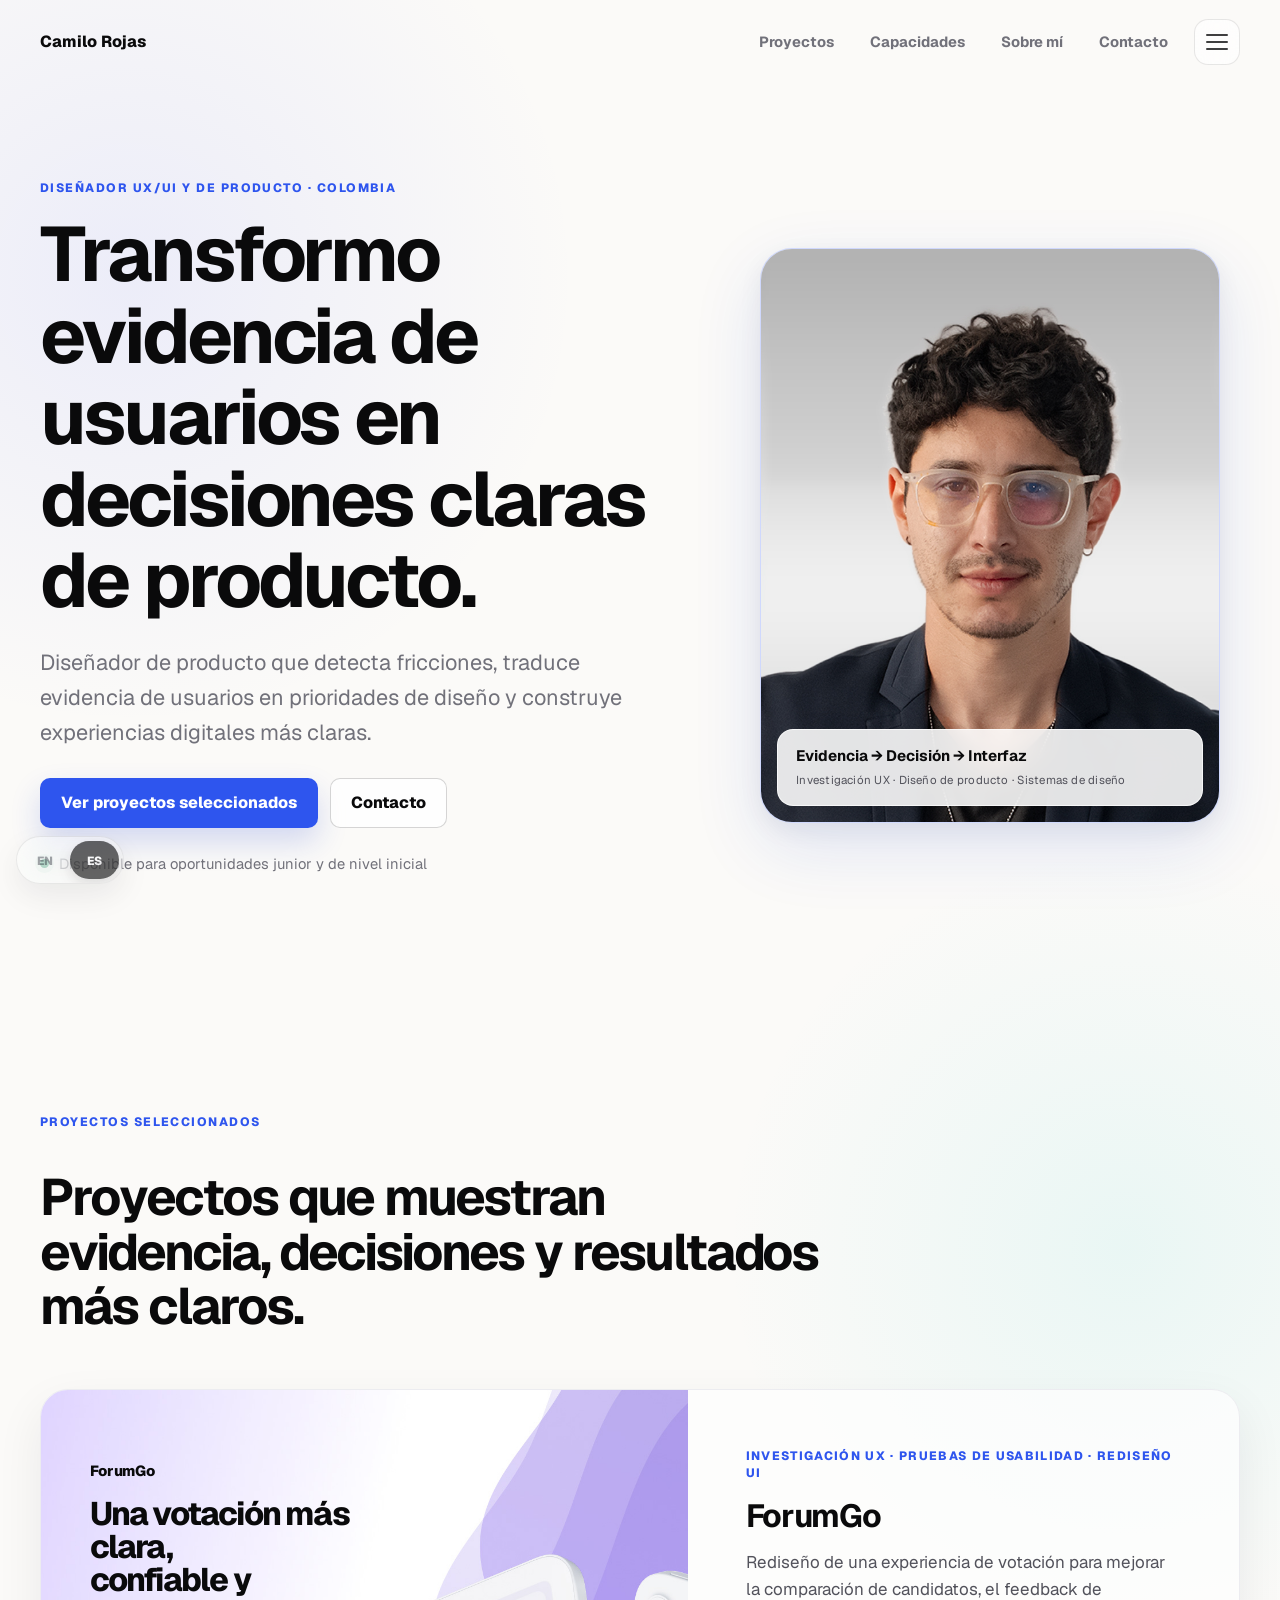
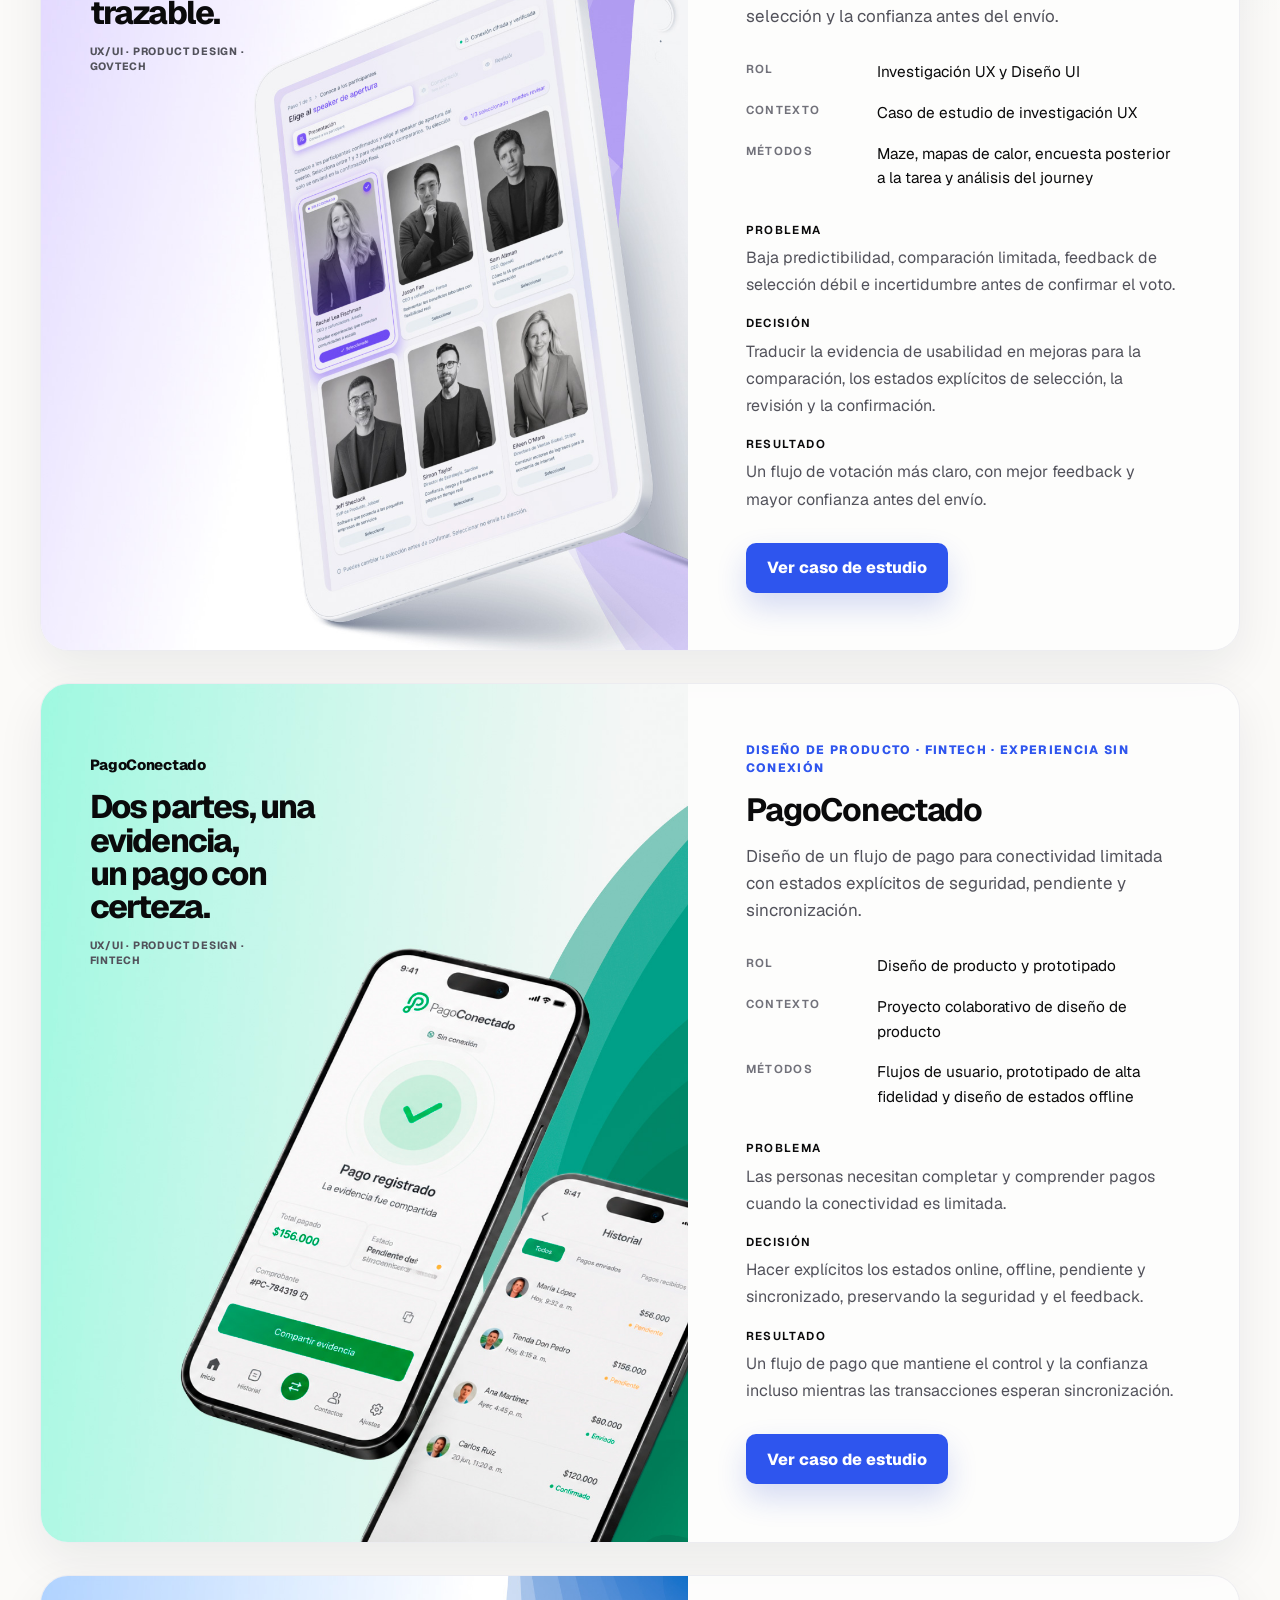
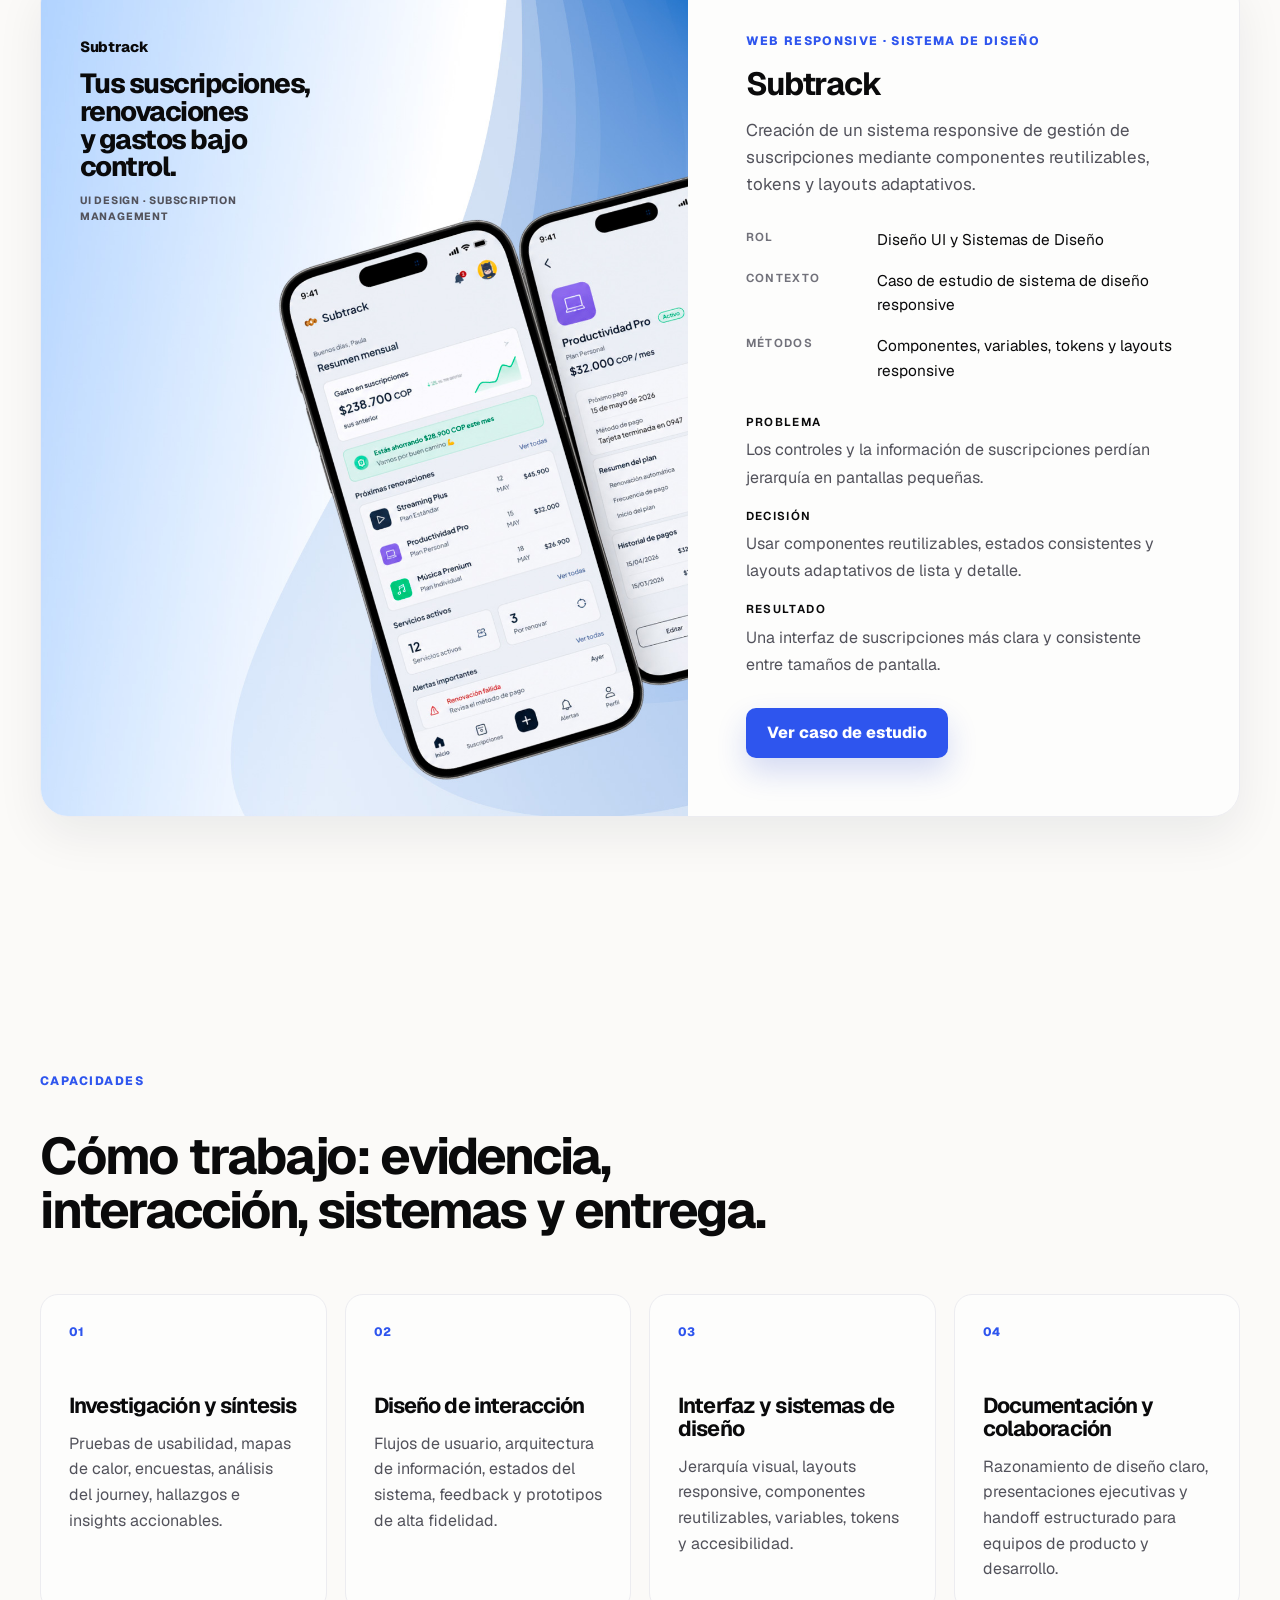
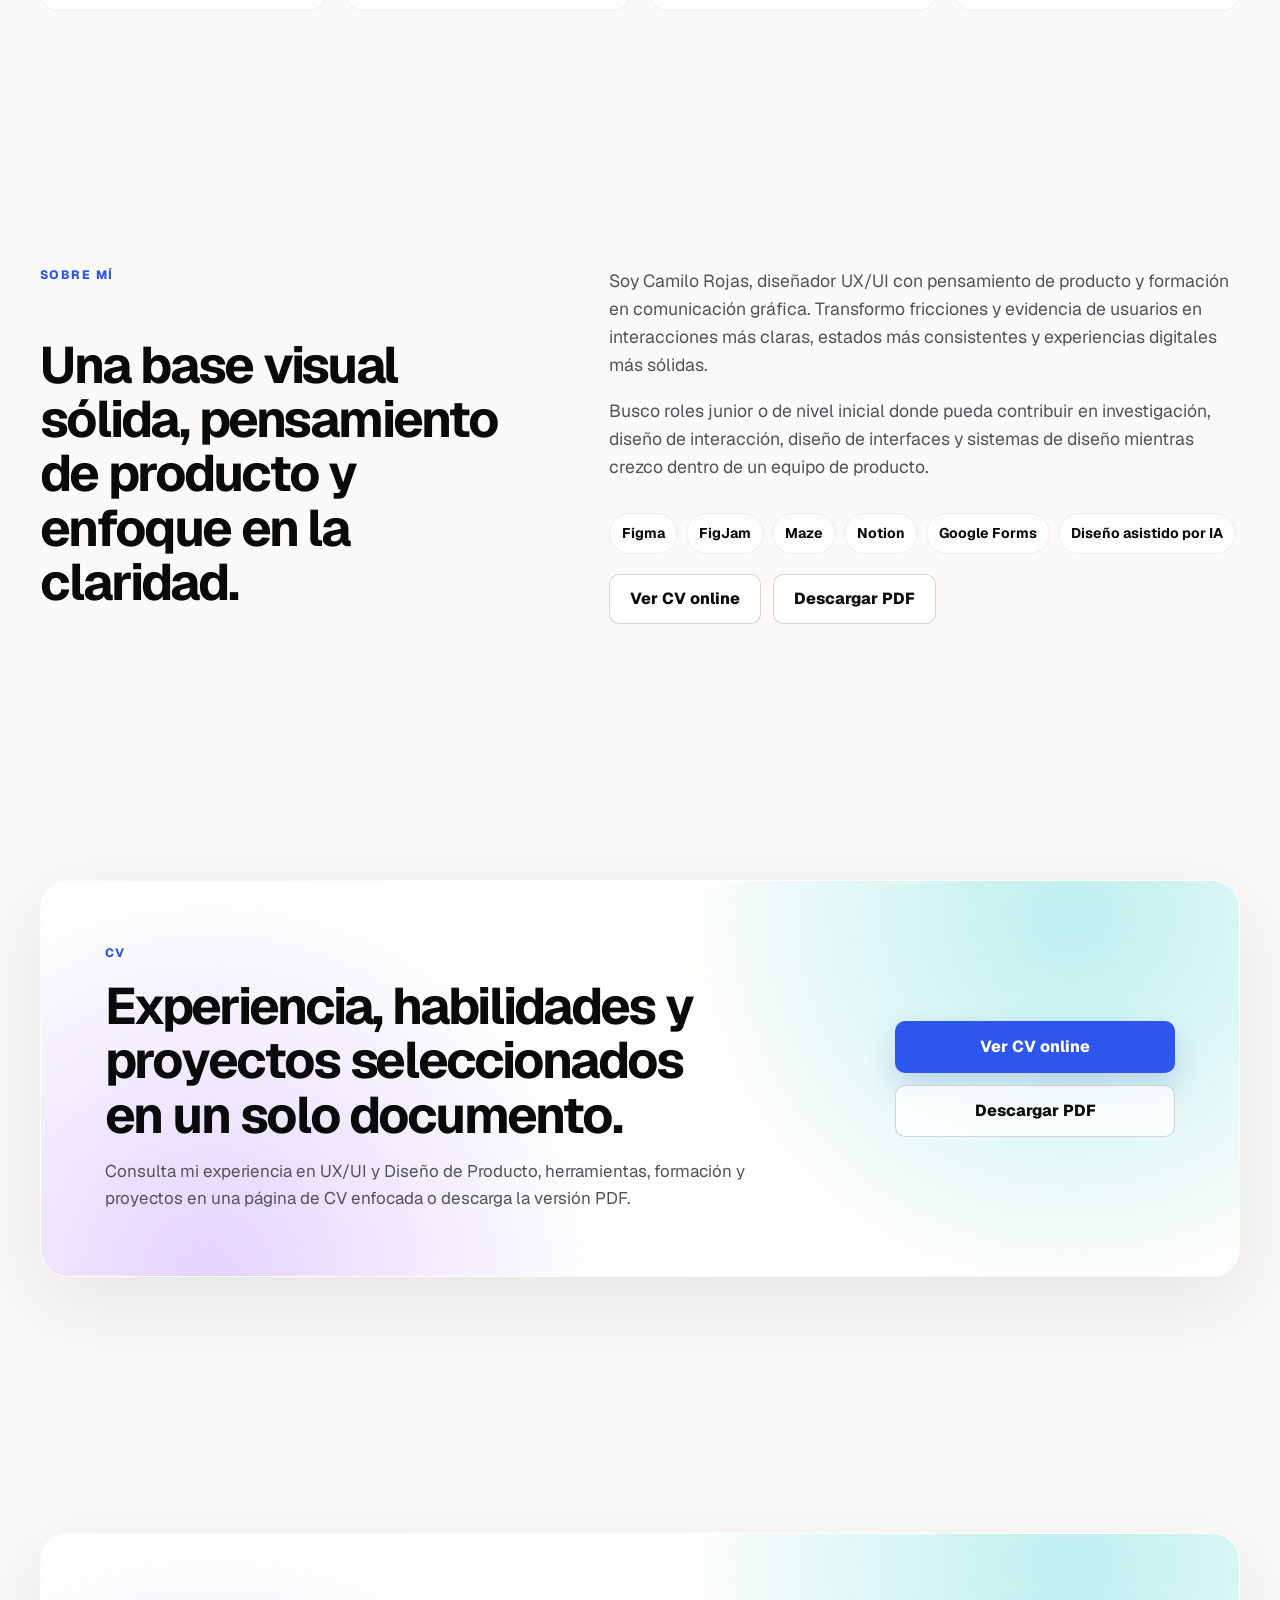
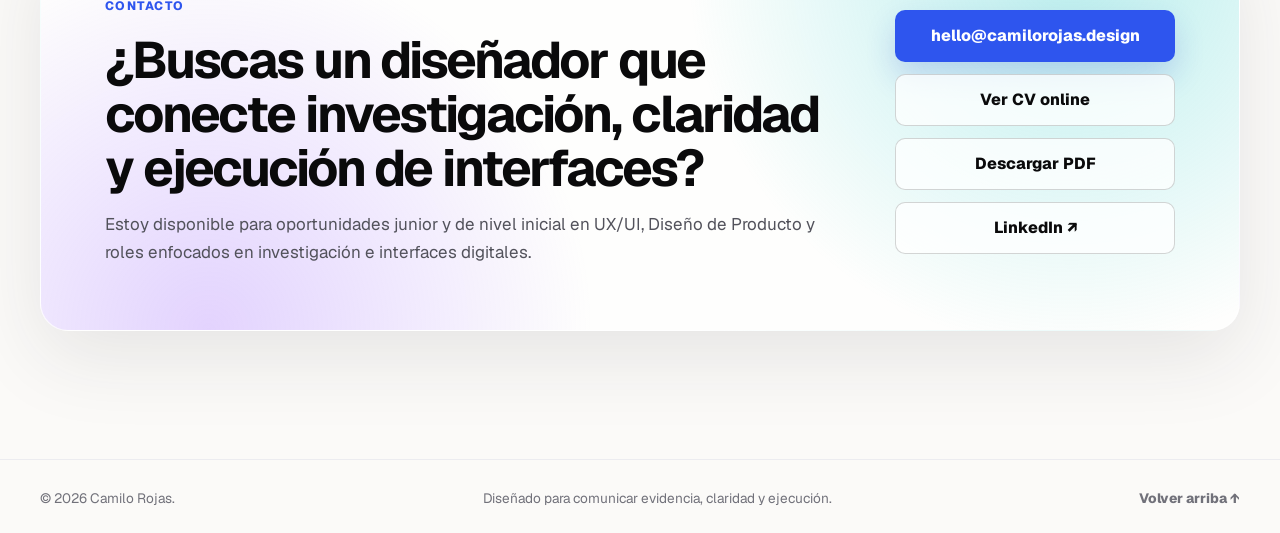
==== es/index.html @ 0d5367d1 "feat: add bilingual portfolio and contextual navigation - Add Spanish versions of the homepage, case" ====
<!DOCTYPE html>
<html lang="es">
<head>
<!-- Google Tag Manager -->
<script>
    (function(w,d,s,l,i){w[l]=w[l]||[];w[l].push({'gtm.start':
    new Date().getTime(),event:'gtm.js'});var f=d.getElementsByTagName(s)[0],
    j=d.createElement(s),dl=l!='dataLayer'?'&l='+l:'';j.async=true;j.src=
    'https://www.googletagmanager.com/gtm.js?id='+i+dl;f.parentNode.insertBefore(j,f);
    })(window,document,'script','dataLayer','GTM-NS6PZJFH');
  </script>
<!-- End Google Tag Manager -->
<meta charset="utf-8"/>
<meta content="width=device-width, initial-scale=1" name="viewport"/>
<title>Camilo Rojas — Diseñador UX/UI y de Producto</title>
<meta content="Portafolio de Camilo Rojas, diseñador UX/UI y de producto enfocado en investigación, interacción, interfaces y sistemas de diseño." name="description"/>
<meta content="es_CO" property="og:locale"/><meta content="en_US" property="og:locale:alternate"/><link href="https://camilorojas.design/es/" rel="canonical"/><link href="https://camilorojas.design/" hreflang="en" rel="alternate"/><link href="https://camilorojas.design/es/" hreflang="es" rel="alternate"/><link href="https://camilorojas.design/" hreflang="x-default" rel="alternate"/>
<link href="/assets/icons/favicon.svg" rel="icon" type="image/svg+xml"/>
<meta content="website" property="og:type"/>
<meta content="Camilo Rojas — Diseñador UX/UI y de Producto" property="og:title"/>
<meta content="Transformo evidencia de usuarios en decisiones de producto con claridad y confianza." property="og:description"/>
<meta content="https://camilorojas.design/es/" property="og:url"/>
<meta content="https://camilorojas.design/assets/images/og-image.png" property="og:image"/>
<meta content="summary_large_image" name="twitter:card"/>
<link as="font" crossorigin="" href="/assets/fonts/Geist-Variable.woff2" rel="preload" type="font/woff2"/>
<link href="/styles.css" rel="stylesheet"/>
<script defer="" src="/script.js"></script>
</head>
<body data-page-id="home" data-page-type="home">
<!-- Google Tag Manager (noscript) -->
<noscript>
<iframe height="0" src="https://www.googletagmanager.com/ns.html?id=GTM-NS6PZJFH" style="display:none;visibility:hidden" width="0">
</iframe>
</noscript>
<!-- End Google Tag Manager (noscript) -->
<a class="skip" href="#main">Saltar al contenido</a>
<header class="header" data-header="">
<div class="shell nav">
<a class="brand" href="#top">Camilo Rojas</a>
<div class="nav-main"><nav aria-label="Navegación principal" class="navlinks" data-nav="" id="navlinks">
<a href="#work">Proyectos</a>
<a href="#skills">Capacidades</a>
<a href="#about">Sobre mí</a>
<a href="#contact">Contacto</a>
</nav><button aria-controls="navlinks" aria-expanded="false" class="menu" data-menu="" type="button">Menú</button></div></div>
</header><nav aria-label="Selector de idioma" class="language-switcher" data-active-language="es" data-language-switcher="">
<a aria-label="Cambiar a inglés. Idioma actual: español." class="language-switcher__toggle" data-language="en" data-language-switch="" data-switch-location="floating_bottom_left" href="/" hreflang="en" lang="en">
<span aria-hidden="true" class="language-switcher__slider"></span>
<span class="language-switcher__option" data-language-option="en">EN</span>
<span aria-current="true" class="language-switcher__option" data-language-option="es">ES</span>
</a>
</nav>
<main id="main">
<section class="shell hero" id="top">
<div class="reveal">
<p class="eyebrow">DISEÑADOR UX/UI Y DE PRODUCTO · COLOMBIA</p>
<h1>Transformo evidencia de usuarios en decisiones claras de producto.</h1>
<p class="lead">Diseñador de producto que detecta fricciones, traduce evidencia de usuarios en prioridades de diseño y construye experiencias digitales más claras.</p>
<div class="actions">
<a class="btn primary" href="#work">Ver proyectos seleccionados</a>
<a class="btn secondary" href="#contact">Contacto</a>
</div>
<p class="status"><i></i> Disponible para oportunidades junior y de nivel inicial</p>
</div>
<aside aria-label="Retrato profesional de Camilo Rojas" class="hero-art reveal">
<figure class="hero-profile">
<img alt="Camilo Rojas, diseñador UX/UI y de producto" decoding="async" height="1080" loading="eager" src="/assets/images/profile/camilo-rojas-profile.webp" width="720"/>
<figcaption class="hero-profile-card">
<strong>Evidencia → Decisión → Interfaz</strong>
<span>Investigación UX · Diseño de producto · Sistemas de diseño</span>
</figcaption>
</figure>
</aside>
</section>
<section class="shell block" id="work">
<header class="section-title reveal">
<p class="eyebrow">PROYECTOS SELECCIONADOS</p>
<h2>Proyectos que muestran evidencia, decisiones y resultados más claros.</h2>
</header>
<div class="projects">
<article class="project reveal">
<div aria-hidden="true" class="cover project-cover forumgo">
<img alt="Experiencia de selección de speakers de ForumGo mostrada como una interfaz govtech corporativa" decoding="async" height="1500" loading="lazy" src="/assets/images/forumgo/forumgo-cover.webp" width="1200"/><div aria-hidden="true" class="cover-copy"><p class="cover-project">ForumGo</p><p class="cover-headline"><span>Una votación más clara,</span><span>confiable y trazable.</span></p><p class="cover-discipline">UX/UI · Product Design · GovTech</p></div>
</div>
<div class="copy">
<div>
<p class="project-category">INVESTIGACIÓN UX · PRUEBAS DE USABILIDAD · REDISEÑO UI</p>
<h3>ForumGo</h3>
<p class="summary">Rediseño de una experiencia de votación para mejorar la comparación de candidatos, el feedback de selección y la confianza antes del envío.</p>
</div>
<div class="project-meta">
<div class="meta-row"><span class="label mono">Rol</span><span>Investigación UX y Diseño UI</span></div>
<div class="meta-row"><span class="label mono">Contexto</span><span>Caso de estudio de investigación UX</span></div>
<div class="meta-row"><span class="label mono">Métodos</span><span>Maze, mapas de calor, encuesta posterior a la tarea y análisis del journey</span></div>
</div>
<div class="project-outcome">
<p><span class="label mono">Problema</span>Baja predictibilidad, comparación limitada, feedback de selección débil e incertidumbre antes de confirmar el voto.</p>
<p><span class="label mono">Decisión</span>Traducir la evidencia de usabilidad en mejoras para la comparación, los estados explícitos de selección, la revisión y la confirmación.</p>
<p><span class="label mono">Resultado</span>Un flujo de votación más claro, con mejor feedback y mayor confianza antes del envío.</p>
</div>
<a class="btn primary" href="/es/work/forumgo.html">Ver caso de estudio</a>
</div>
</article>
<article class="project reveal">
<div aria-hidden="true" class="cover project-cover pago">
<img alt="Flujo de pago de PagoConectado con una interfaz móvil que muestra estados offline, pendiente y sincronizado" decoding="async" height="1500" loading="lazy" src="/assets/images/pagoconectado/pagoconectado-cover.webp" width="1200"/><div aria-hidden="true" class="cover-copy"><p class="cover-project">PagoConectado</p><p class="cover-headline"><span>Dos partes, una evidencia,</span><span>un pago con certeza.</span></p><p class="cover-discipline">UX/UI · Product Design · Fintech</p></div>
</div>
<div class="copy">
<div>
<p class="project-category">DISEÑO DE PRODUCTO · FINTECH · EXPERIENCIA SIN CONEXIÓN</p>
<h3>PagoConectado</h3>
<p class="summary">Diseño de un flujo de pago para conectividad limitada con estados explícitos de seguridad, pendiente y sincronización.</p>
</div>
<div class="project-meta">
<div class="meta-row"><span class="label mono">Rol</span><span>Diseño de producto y prototipado</span></div>
<div class="meta-row"><span class="label mono">Contexto</span><span>Proyecto colaborativo de diseño de producto</span></div>
<div class="meta-row"><span class="label mono">Métodos</span><span>Flujos de usuario, prototipado de alta fidelidad y diseño de estados offline</span></div>
</div>
<div class="project-outcome">
<p><span class="label mono">Problema</span>Las personas necesitan completar y comprender pagos cuando la conectividad es limitada.</p>
<p><span class="label mono">Decisión</span>Hacer explícitos los estados online, offline, pendiente y sincronizado, preservando la seguridad y el feedback.</p>
<p><span class="label mono">Resultado</span>Un flujo de pago que mantiene el control y la confianza incluso mientras las transacciones esperan sincronización.</p>
</div>
<a class="btn primary" href="/es/work/pagoconectado.html">Ver caso de estudio</a>
</div>
</article>
<article class="project reveal">
<div aria-hidden="true" class="cover project-cover subtrack">
<img alt="Interfaz de gestión de suscripciones de Subtrack mostrada como diseño web responsive" decoding="async" height="1500" loading="lazy" src="/assets/images/subtrack/subtrack-cover.webp" width="1200"/><div aria-hidden="true" class="cover-copy"><p class="cover-project">Subtrack</p><p class="cover-headline"><span>Tus suscripciones, renovaciones</span><span>y gastos bajo control.</span></p><p class="cover-discipline">UI Design · Subscription Management</p></div>
</div>
<div class="copy">
<div>
<p class="project-category">WEB RESPONSIVE · SISTEMA DE DISEÑO</p>
<h3>Subtrack</h3>
<p class="summary">Creación de un sistema responsive de gestión de suscripciones mediante componentes reutilizables, tokens y layouts adaptativos.</p>
</div>
<div class="project-meta">
<div class="meta-row"><span class="label mono">Rol</span><span>Diseño UI y Sistemas de Diseño</span></div>
<div class="meta-row"><span class="label mono">Contexto</span><span>Caso de estudio de sistema de diseño responsive</span></div>
<div class="meta-row"><span class="label mono">Métodos</span><span>Componentes, variables, tokens y layouts responsive</span></div>
</div>
<div class="project-outcome">
<p><span class="label mono">Problema</span>Los controles y la información de suscripciones perdían jerarquía en pantallas pequeñas.</p>
<p><span class="label mono">Decisión</span>Usar componentes reutilizables, estados consistentes y layouts adaptativos de lista y detalle.</p>
<p><span class="label mono">Resultado</span>Una interfaz de suscripciones más clara y consistente entre tamaños de pantalla.</p>
</div>
<a class="btn primary" href="/es/work/subtrack.html">Ver caso de estudio</a>
</div>
</article>
</div>
</section>
<section class="shell block" id="skills">
<header class="section-title reveal">
<p class="eyebrow">CAPACIDADES</p>
<h2>Cómo trabajo: evidencia, interacción, sistemas y entrega.</h2>
</header>
<div class="skills">
<article class="reveal"><span>01</span><h3>Investigación y síntesis</h3><p>Pruebas de usabilidad, mapas de calor, encuestas, análisis del journey, hallazgos e insights accionables.</p></article>
<article class="reveal"><span>02</span><h3>Diseño de interacción</h3><p>Flujos de usuario, arquitectura de información, estados del sistema, feedback y prototipos de alta fidelidad.</p></article>
<article class="reveal"><span>03</span><h3>Interfaz y sistemas de diseño</h3><p>Jerarquía visual, layouts responsive, componentes reutilizables, variables, tokens y accesibilidad.</p></article>
<article class="reveal"><span>04</span><h3>Documentación y colaboración</h3><p>Razonamiento de diseño claro, presentaciones ejecutivas y handoff estructurado para equipos de producto y desarrollo.</p></article>
</div>
</section>
<section class="shell block about" id="about">
<header class="section-title reveal">
<p class="eyebrow">SOBRE MÍ</p>
<h2>Una base visual sólida, pensamiento de producto y enfoque en la claridad.</h2>
</header>
<div class="about-copy reveal">
<p>Soy Camilo Rojas, diseñador UX/UI con pensamiento de producto y formación en comunicación gráfica. Transformo fricciones y evidencia de usuarios en interacciones más claras, estados más consistentes y experiencias digitales más sólidas.</p>
<p>Busco roles junior o de nivel inicial donde pueda contribuir en investigación, diseño de interacción, diseño de interfaces y sistemas de diseño mientras crezco dentro de un equipo de producto.</p>
<div class="tags"><span>Figma</span><span>FigJam</span><span>Maze</span><span>Notion</span><span>Google Forms</span><span>Diseño asistido por IA</span></div>
<div class="inline-actions">
<a class="btn secondary" href="/es/cv.html">Ver CV online</a>
<a class="btn secondary" download="Camilo_Rojas_CV_UXUI_Product_ES.pdf" href="/assets/documents/Camilo_Rojas_CV_UXUI_Product_ES.pdf">Descargar PDF</a>
</div>
</div>
</section>
<section class="shell block resume-section" id="resume">
<div class="resume-panel reveal">
<div class="resume-copy">
<p class="eyebrow">CV</p>
<h2>Experiencia, habilidades y proyectos seleccionados en un solo documento.</h2>
<p>Consulta mi experiencia en UX/UI y Diseño de Producto, herramientas, formación y proyectos en una página de CV enfocada o descarga la versión PDF.</p>
</div>
<div class="resume-actions">
<a class="btn primary" href="/es/cv.html">Ver CV online</a>
<a class="btn secondary" download="Camilo_Rojas_CV_UXUI_Product_ES.pdf" href="/assets/documents/Camilo_Rojas_CV_UXUI_Product_ES.pdf">Descargar PDF</a>
</div>
</div>
</section>
<section class="shell block" id="contact">
<div class="contact reveal">
<div>
<p class="eyebrow">CONTACTO</p>
<h2>¿Buscas un diseñador que conecte investigación, claridad y ejecución de interfaces?</h2>
<p>Estoy disponible para oportunidades junior y de nivel inicial en UX/UI, Diseño de Producto y roles enfocados en investigación e interfaces digitales.</p>
</div>
<div class="contact-actions">
<a class="btn primary" href="mailto:hello@camilorojas.design">hello@camilorojas.design</a>
<a class="btn secondary" href="/es/cv.html">Ver CV online</a>
<a class="btn secondary" download="Camilo_Rojas_CV_UXUI_Product_ES.pdf" href="/assets/documents/Camilo_Rojas_CV_UXUI_Product_ES.pdf">Descargar PDF</a>
<a class="btn secondary" href="https://www.linkedin.com/in/camilorojasduque" rel="noreferrer" target="_blank">LinkedIn ↗</a>
</div>
</div>
</section>
</main>
<footer>
<div class="shell foot">
<p data-switcher-avoidance>© <span data-year=""></span> Camilo Rojas.</p>
<p>Diseñado para comunicar evidencia, claridad y ejecución.</p>
<a href="#top">Volver arriba ↑</a>
</div>
</footer>
</body>
</html>
---- styles.css ----
@font-face {
  font-family: "Geist";
  src: url("/assets/fonts/Geist-Variable.woff2") format("woff2");
  font-style: normal;
  font-weight: 100 900;
  font-display: swap;
}

@font-face {
  font-family: "Geist";
  src: url("/assets/fonts/Geist-Italic-Variable.woff2") format("woff2");
  font-style: italic;
  font-weight: 100 900;
  font-display: swap;
}

:root {
  color-scheme: light;

  --color-cobalt-deep: #1b3fcc;
  --color-cobalt-core: #2e55ee;
  --color-cobalt-light: #7eadff;
  --color-cobalt-mist: #eef2ff;

  --color-canvas: #fbfaf8;
  --color-surface: #ffffff;
  --color-text-primary: #0a0a0b;
  --color-text-strong: #27272a;
  --color-text-secondary: #52525b;
  --color-text-muted: #71717a;
  --color-border: #ececf0;
  --color-success: #168858;

  --radius-sm: 10px;
  --radius-md: 18px;
  --radius-lg: 28px;
  --shadow-card: 0 18px 48px rgb(20 24 40 / 7%);

  --container-width: 1200px;
  --header-offset: 92px;

  --font-sans: "Geist", system-ui, -apple-system, "Segoe UI", Roboto,
    "Helvetica Neue", Arial, sans-serif;
  --font-mono: ui-monospace, SFMono-Regular, Menlo, Monaco, Consolas,
    "Liberation Mono", "Courier New", monospace;

  /* Compatibility aliases used by the existing HTML and page styles. */
  --bg: var(--color-canvas);
  --text: var(--color-text-primary);
  --muted: var(--color-text-muted);
  --line: var(--color-border);
  --blue2: var(--color-cobalt-core);
  --green: var(--color-success);
  --font: var(--font-sans);
  --r1: var(--radius-sm);
  --r2: var(--radius-md);
  --r3: var(--radius-lg);
}

*,
*::before,
*::after {
  box-sizing: border-box;
}

html {
  width: 100%;
  max-width: 100%;
  scroll-behavior: smooth;
  scroll-padding-top: var(--header-offset);
  overflow-x: hidden;
}

body {
  width: 100%;
  min-width: 0px;
  max-width: 100%;
  margin: 0;
  overflow-x: hidden;
  background:
    radial-gradient(circle at 10% 4%, rgb(102 118 255 / 10%), transparent 28rem),
    radial-gradient(circle at 88% 18%, rgb(79 215 210 / 10%), transparent 25rem),
    var(--color-canvas);
  color: var(--color-text-primary);
  font-family: var(--font-sans);
  font-size: 16px;
  line-height: 1.6;
  text-rendering: optimizeLegibility;
  -webkit-font-smoothing: antialiased;
}

img,
picture,
svg {
  display: block;
  max-width: 100%;
}

button,
input,
textarea,
select {
  font: inherit;
}

a {
  color: inherit;
}

h1,
h2,
h3,
p,
figure {
  margin-top: 0;
}

h1,
h2,
h3 {
  color: var(--color-text-primary);
  line-height: 1.06;
  letter-spacing: -0.04em;
}

h1 {
  max-width: 760px;
  margin-bottom: 24px;
  font-size: clamp(3rem, 6vw, 5.8rem);
}

h2 {
  max-width: 780px;
  margin: 0;
  font-size: clamp(2.25rem, 4vw, 4.1rem);
}

h3 {
  font-size: clamp(1.7rem, 2.5vw, 2.5rem);
}

.shell {
  width: min(calc(100% - 40px), var(--container-width));
  max-width: 100%;
  margin-inline: auto;
}

.skip {
  position: fixed;
  z-index: 999;
  top: 10px;
  left: 10px;
  padding: 10px 14px;
  transform: translateY(-160%);
  border-radius: var(--radius-sm);
  background: var(--color-text-primary);
  color: #ffffff;
  font-weight: 700;
  text-decoration: none;
}

.skip:focus {
  transform: none;
}

/* Header and navigation */
.header {
  position: sticky;
  z-index: 100;
  top: 0;
  padding-block: 12px;
  transition: background-color 180ms ease, box-shadow 180ms ease;
}

.header.scrolled {
  background: rgb(251 250 248 / 88%);
  box-shadow: 0 1px var(--color-border);
  backdrop-filter: blur(18px);
}

.nav {
  display: flex;
  min-height: 60px;
  align-items: center;
  justify-content: space-between;
  gap: 24px;
}

.brand {
  display: inline-flex;
  align-items: center;
  color: var(--color-text-primary);
  font-weight: 800;
  text-decoration: none;
}

.navlinks {
  display: flex;
  align-items: center;
  gap: 28px;
}

.navlinks a {
  padding: 6px 4px;
  border-radius: 8px;
  color: var(--color-text-muted);
  font-size: 0.92rem;
  font-weight: 700;
  text-decoration: none;
}

.navlinks a:hover {
  color: var(--color-text-primary);
}

.menu {
  display: none;
  min-width: 44px;
  min-height: 44px;
  padding: 10px 13px;
  border: 1px solid var(--color-border);
  border-radius: 12px;
  background: var(--color-surface);
  color: var(--color-text-primary);
  font-size: 0.9rem;
  font-weight: 700;
}

.brand:focus-visible,
.navlinks a:focus-visible,
.menu:focus-visible,
a:focus-visible,
button:focus-visible {
  outline: 3px solid rgb(46 85 238 / 24%);
  outline-offset: 4px;
}

/* Shared text and actions */
.eyebrow {
  margin-bottom: 18px;
  color: var(--color-cobalt-core);
  font-size: 0.76rem;
  font-weight: 800;
  line-height: 1.35;
  letter-spacing: 0.12em;
  text-transform: uppercase;
}

.lead {
  max-width: 710px;
  margin-bottom: 28px;
  color: var(--color-text-muted);
  font-size: clamp(1.14rem, 1.7vw, 1.42rem);
}

.actions,
.contact-actions,
.inline-actions {
  display: flex;
  flex-wrap: wrap;
  gap: 12px;
}

.inline-actions {
  margin-top: 20px;
}

.btn {
  display: inline-flex;
  min-height: 50px;
  align-items: center;
  justify-content: center;
  padding: 0 20px;
  border: 1px solid transparent;
  border-radius: var(--radius-sm);
  font-weight: 800;
  line-height: 1.2;
  text-align: center;
  text-decoration: none;
  transition: transform 160ms ease, box-shadow 160ms ease,
    background-color 160ms ease;
}

.btn:hover {
  transform: translateY(-2px);
}

.btn.primary,
.primary {
  background: var(--color-cobalt-core);
  color: #ffffff;
  box-shadow: 0 14px 30px rgb(27 63 204 / 18%);
}

.btn.secondary,
.secondary {
  border-color: rgb(24 24 27 / 18%);
  background: rgb(255 255 255 / 76%);
  color: var(--color-text-primary);
}

.btn-disabled {
  opacity: 0.62;
  cursor: not-allowed;
  pointer-events: none;
}

/* Home hero */
.hero {
  display: grid;
  min-height: calc(100vh - 84px);
  grid-template-columns: minmax(0, 1.1fr) minmax(320px, 0.9fr);
  align-items: center;
  gap: clamp(48px, 7vw, 96px);
  padding-block: clamp(60px, 8vw, 96px);
}

.hero-copy {
  min-width: 0;
  position: relative;
  z-index: 2;
  padding-right: clamp(24px, 4vw, 48px);
}

.hero-copy h1 {
  max-width: 680px;
  margin: 0;
  padding-right: clamp(24px, 4vw, 48px);
}

.hero > * {
  min-width: 0;
}

.status {
  display: flex;
  align-items: center;
  gap: 10px;
  margin-top: 24px;
  color: var(--color-text-muted);
  font-size: 0.92rem;
}

.status i {
  width: 9px;
  height: 9px;
  flex: 0 0 auto;
  border-radius: 999px;
  background: var(--color-success);
  box-shadow: 0 0 0 5px rgb(22 136 88 / 10%);
}

.hero-art {
  position: relative;
  display: grid;
  min-width: 0;
  z-index: 1;
  place-items: center;
}

.hero-profile {
  position: relative;
  width: min(100%, 460px);
  aspect-ratio: 4 / 5;
  margin: 0;
  overflow: hidden;
  border: 1px solid rgb(46 85 238 / 16%);
  border-radius: clamp(24px, 3vw, 32px);
  background: var(--color-cobalt-mist);
  box-shadow:
    0 24px 70px rgb(27 63 204 / 12%),
    0 8px 24px rgb(10 10 11 / 6%);
}

.hero-profile img {
  width: 100%;
  height: 100%;
  object-fit: cover;
  object-position: center top;
}

.hero-profile-card {
  position: absolute;
  right: 16px;
  bottom: 16px;
  left: 16px;
  display: grid;
  gap: 6px;
  margin: 0;
  padding: 16px 18px;
  border: 1px solid rgb(255 255 255 / 72%);
  border-radius: 16px;
  background: rgb(255 255 255 / 88%);
  box-shadow: 0 12px 32px rgb(10 10 11 / 10%);
  backdrop-filter: blur(16px);
}

.hero-profile-card strong {
  font-size: 0.95rem;
  line-height: 1.3;
}

.hero-profile-card span {
  color: var(--color-text-secondary);
  font-size: 0.72rem;
  line-height: 1.45;
  letter-spacing: 0.02em;
}

/* Home sections */
.block {
  padding-block: clamp(80px, 10vw, 132px);
}

.section-title {
  display: grid;
  gap: 22px;
  margin-bottom: clamp(36px, 5vw, 56px);
}

.projects {
  display: grid;
  gap: 32px;
}

.project {
  display: grid;
  min-width: 0;
  overflow: hidden;
  grid-template-columns: minmax(0, 1.08fr) minmax(360px, 0.92fr);
  border: 1px solid var(--color-border);
  border-radius: var(--radius-lg);
  background: rgb(255 255 255 / 68%);
  box-shadow: var(--shadow-card);
}

.project > * {
  min-width: 0;
}

.project-cover {
  position: relative;
  min-width: 0;
  min-height: 600px;
  overflow: hidden;
}

.project-cover img {
  display: block;
  width: 100%;
  height: 100%;
  object-fit: cover;
  object-position: center;
}

.project-cover.forumgo {
  background: #f3f0ff;
}

.project-cover.pago {
  background: #e9fbf4;
}

.project-cover.subtrack {
  background: #edf4ff;
}

.copy {
  display: flex;
  min-width: 0;
  flex-direction: column;
  justify-content: space-between;
  gap: 30px;
  padding: clamp(32px, 4.5vw, 64px);
}

.project-category {
  margin-bottom: 16px;
  color: var(--color-cobalt-core);
  font-size: 0.76rem;
  font-weight: 800;
  line-height: 1.45;
  letter-spacing: 0.11em;
  text-transform: uppercase;
}

.copy h3 {
  margin-bottom: 16px;
}

.summary {
  max-width: 56ch;
  margin-bottom: 0;
  color: var(--color-text-secondary);
  font-size: 1.06rem;
}

.project-meta,
.project-outcome {
  display: grid;
  gap: 16px;
}

.meta-row {
  display: grid;
  grid-template-columns: minmax(92px, 0.55fr) minmax(0, 1.45fr);
  align-items: start;
  gap: 16px;
}

.meta-row .label,
.project-outcome .label {
  color: var(--color-text-muted);
  font-family: var(--font-sans);
  font-size: 0.72rem;
  font-weight: 650;
  line-height: 1.5;
  letter-spacing: 0.12em;
  text-transform: uppercase;
}

.meta-row span:last-child {
  color: var(--color-text-primary);
  font-size: 0.96rem;
  line-height: 1.6;
}

.project-outcome p {
  margin: 0;
  color: var(--color-text-secondary);
  line-height: 1.7;
}

.project-outcome .label {
  display: block;
  margin-bottom: 6px;
  color: var(--color-text-primary);
}

.copy > .btn,
.copy > button {
  width: max-content;
}

.skills {
  display: grid;
  grid-template-columns: repeat(4, minmax(0, 1fr));
  gap: 18px;
}

.skills article {
  min-width: 0;
  min-height: 272px;
  padding: 28px;
  border: 1px solid var(--color-border);
  border-radius: var(--radius-md);
  background: rgb(255 255 255 / 68%);
}

.skills span {
  display: block;
  margin-bottom: 52px;
  color: var(--color-cobalt-core);
  font-size: 0.76rem;
  font-weight: 800;
}

.skills h3 {
  margin-bottom: 14px;
  font-size: 1.35rem;
}

.skills p {
  margin: 0;
  color: var(--color-text-secondary);
}

.about {
  display: grid;
  grid-template-columns: minmax(240px, 0.85fr) minmax(0, 1.15fr);
  gap: clamp(48px, 8vw, 112px);
}

.about .section-title {
  margin: 0;
}

.about-copy {
  max-width: 680px;
}

.about-copy > p {
  color: var(--color-text-secondary);
  font-size: 1.1rem;
}

.tags {
  display: flex;
  flex-wrap: wrap;
  gap: 8px;
  margin-top: 32px;
}

.tags span {
  padding: 8px 12px;
  border: 1px solid var(--color-border);
  border-radius: 999px;
  background: rgb(255 255 255 / 68%);
  font-size: 0.88rem;
  font-weight: 700;
}

.resume-panel,
.contact {
  display: grid;
  grid-template-columns: minmax(0, 1fr) minmax(240px, 280px);
  align-items: center;
  gap: clamp(32px, 5vw, 64px);
  padding: clamp(32px, 5vw, 64px);
  border: 1px solid rgb(255 255 255 / 72%);
  border-radius: var(--radius-lg);
  background:
    radial-gradient(circle at 86% 8%, rgb(79 215 210 / 38%), transparent 24rem),
    radial-gradient(circle at 14% 100%, rgb(168 121 255 / 32%), transparent 24rem),
    rgb(255 255 255 / 72%);
  box-shadow: 0 25px 80px rgb(35 36 46 / 10%);
}

.resume-copy {
  max-width: 640px;
}

.resume-copy h2,
.contact h2 {
  margin: 12px 0 16px;
}

.resume-copy p:last-child,
.contact p:not(.eyebrow) {
  margin-bottom: 0;
  color: var(--color-text-secondary);
  font-size: 1.06rem;
}

.resume-actions,
.contact-actions {
  display: grid;
  width: 100%;
  max-width: 280px;
  justify-self: end;
  gap: 12px;
}

.resume-actions .btn,
.contact-actions .btn {
  width: 100%;
  min-height: 52px;
}

/* Footer and reveal */
footer,
.footer {
  padding-block: 28px 24px;
  border-top: 1px solid var(--color-border);
}

.foot,
.footer-inner {
  display: flex;
  align-items: center;
  justify-content: space-between;
  flex-wrap: wrap;
  gap: 18px;
  color: var(--color-text-muted);
  font-size: 0.85rem;
}

.foot p,
.footer-inner p {
  margin: 0;
}

.foot a,
.footer-inner a {
  font-weight: 800;
  text-decoration: none;
}

.reveal {
  opacity: 0;
  transform: translateY(18px);
  transition: opacity 500ms ease, transform 500ms ease;
}

.reveal.show {
  opacity: 1;
  transform: none;
}

/* Responsive */
@media (min-width: 1281px) {
  .nav {
    min-height: 72px;
  }

  .navlinks {
    gap: 34px;
  }
}

@media (max-width: 1040px) {
  .hero {
    min-height: auto;
    grid-template-columns: 1fr;
    align-items: start;
    gap: 48px;
  }

  .hero-copy {
    padding-right: 0;
  }

  .hero-copy h1 {
    max-width: 720px;
    padding-right: 0;
  }
  .project {
    grid-template-columns: 1fr;
  }

  .project-cover { 
    width: min(500px, calc(100% - 40px));
    min-height: 0;
    height: auto;
    aspect-ratio: 4 / 5;
    margin:32px auto 0;
  }

  .project-cover img {
    object-fit: cover;
  }

  .project-card {
    grid-template-columns: 1fr;
    align-items: start;
  }

  .skills {
    grid-template-columns: repeat(2, minmax(0, 1fr));
  }

  .about {
    grid-template-columns: 1fr;
  }
}


@media (max-width: 760px) {
  .menu {
    display: inline-flex;
    align-items: center;
    justify-content: center;
  }

  .project-cover { 
    width: min(500px, calc(100% - 40px));
    min-height: 0;
    height: auto;
    aspect-ratio: 4 / 5;
    margin-top: 24px;
  }

  .project-card {
    grid-template-columns: 1fr;
  }

  .navlinks {
    position: fixed;
    top: 72px;
    right: 18px;
    left: 18px;
    display: none;
    flex-direction: column;
    align-items: stretch;
    gap: 0;
    padding: 14px;
    border: 1px solid var(--color-border);
    border-radius: 14px;
    background: rgb(255 255 255 / 96%);
    box-shadow: 0 20px 60px rgb(12 18 40 / 10%);
    backdrop-filter: blur(12px);
  }

  .navlinks.open {
    display: flex;
  }

  .navlinks a {
    padding: 12px 14px;
    border-radius: 10px;
  }

  .skills {
    grid-template-columns: 1fr;
  }

  .skills article {
    min-height: auto;
  }

  .skills span {
    margin-bottom: 36px;
  }

  .foot,
  .footer-inner {
    align-items: flex-start;
    flex-direction: column;
  }
}

@media (max-width: 600px) {
  .hero {
    grid-template-columns: 1fr;
    align-items: start;
    gap: 40px;
    padding-top: 52px;
  }

  .hero-copy h1 {
    font-size: clamp(2.75rem, 13vw, 4rem);
    line-height: 0.94;
  }

  .hero-art {
    width: min(100%, 620px);
    margin-top: 8px auto 0;
    margin-inline: auto;
    justify-items: center;
  }

  .hero-profile {
    width: min(100%, 420px);
  }

  .copy {
    padding: 30px 24px 36px;
  }

  .meta-row {
    grid-template-columns: 1fr;
    gap: 4px;
  }

  .resume-panel,
  .contact {
    grid-template-columns: 1fr;
    padding: 32px;
  }

  .resume-actions,
  .contact-actions {
    max-width: none;
    justify-self: stretch;
  }
}

@media (max-width: 480px) {
  .shell {
    width: min(calc(100% - 24px), var(--container-width));
  }

  h1 {
    font-size: clamp(2.7rem, 13vw, 4rem);
  }

  .actions,
  .actions .btn,
  .inline-actions,
  .inline-actions .btn,
  .contact-actions,
  .contact-actions .btn,
  .resume-actions,
  .resume-actions .btn {
    width: 100%;
  }

  .hero-profile-card {
    right: 12px;
    bottom: 12px;
    left: 12px;
    padding: 14px;
  }

  .project {
    border-radius: 22px;
  }


  .copy {
    padding: 26px 18px 30px;
  }

  .copy > .btn,
  .copy > button {
    width: 100%;
  }

  .resume-panel,
  .contact {
    padding: 24px;
    border-radius: 22px;
  }
}

@media (prefers-reduced-motion: reduce) {
  html {
    scroll-behavior: auto;
  }

  *,
  *::before,
  *::after {
    scroll-behavior: auto !important;
    animation-duration: 0.01ms !important;
    animation-iteration-count: 1 !important;
    transition-duration: 0.01ms !important;
  }

  .reveal {
    opacity: 1;
    transform: none;
  }
}

/* Bilingual navigation and HTML cover copy */
.nav-main {
  display: flex;
  min-width: 0;
  align-items: center;
  gap: 22px;
}

.language-switcher {
  display: inline-flex;
  flex: 0 0 auto;
  gap: 2px;
  padding: 3px;
  border: 1px solid var(--color-border);
  border-radius: 999px;
  background: rgb(255 255 255 / 78%);
}

.language-switcher a {
  display: grid;
  min-width: 36px;
  min-height: 32px;
  place-items: center;
  border-radius: 999px;
  color: var(--color-text-muted);
  font-size: 0.75rem;
  font-weight: 800;
  line-height: 1;
  text-decoration: none;
  transition: background-color 160ms ease, color 160ms ease;
}

.language-switcher a:hover {
  color: var(--color-text-primary);
}

.language-switcher a[aria-current="page"] {
  background: var(--color-text-primary);
  color: #ffffff;
  cursor: default;
}

.project-cover,
.case-hero-visual {
  position: relative;
}

.cover-copy {
  position: absolute;
  z-index: 2;
  top: 8%;
  left: 7.5%;
  display: grid;
  width: 43%;
  max-width: 300px;
  gap: 14px;
  color: var(--color-text-primary);
  pointer-events: none;
}

.cover-copy p {
  margin: 0;
}

.cover-project {
  font-size: 0.92rem;
  font-weight: 820;
  letter-spacing: -0.02em;
}

.cover-headline {
  font-size: clamp(1.7rem, 2.55vw, 2.8rem);
  font-weight: 760;
  line-height: 1.02;
  letter-spacing: -0.055em;
}

.cover-headline span {
  display: block;
}

.cover-discipline {
  max-width: 28ch;
  color: var(--color-text-secondary);
  font-size: 0.66rem;
  font-weight: 750;
  line-height: 1.45;
  letter-spacing: 0.075em;
  text-transform: uppercase;
}

@media (max-width: 1040px) {
  .cover-headline {
    font-size: 1.7rem;
  }
}

@media (max-width: 760px) {
  .nav-main {
    gap: 8px;
  }

  .language-switcher {
    padding: 2px;
  }

  .language-switcher a {
    min-width: 34px;
    min-height: 32px;
  }
}

@media (max-width: 480px) {
  .nav {
    gap: 12px;
  }

  .brand {
    font-size: 0.92rem;
  }

  .language-switcher a {
    min-width: 31px;
    min-height: 30px;
    font-size: 0.7rem;
  }

  .menu {
    min-width: 42px;
    padding-inline: 10px;
  }

  .cover-copy {
    top: 7%;
    left: 7%;
    width: 44%;
    gap: 9px;
  }

  .cover-project {
    font-size: 0.72rem;
  }

  .cover-headline {
    font-size: 1.14rem;
    line-height: 1.05;
  }

  .cover-discipline {
    font-size: 0.48rem;
    letter-spacing: 0.055em;
  }
}

@media (max-width: 880px) {
  .nav-main {
    gap: 8px;
  }

  .menu {
    display: inline-flex;
    align-items: center;
    justify-content: center;
  }

  .navlinks {
    position: fixed;
    top: 72px;
    right: 18px;
    left: 18px;
    display: none;
    flex-direction: column;
    align-items: stretch;
    gap: 0;
    padding: 14px;
    border: 1px solid var(--color-border);
    border-radius: 14px;
    background: rgb(255 255 255 / 96%);
    box-shadow: 0 20px 60px rgb(12 18 40 / 10%);
    backdrop-filter: blur(12px);
  }

  .navlinks.open {
    display: flex;
  }

  .navlinks a {
    padding: 12px 14px;
    border-radius: 10px;
  }
}

/* Iteration 3: full-hitbox bilingual toggle with footer avoidance */
.language-switcher {
  --switcher-edge-offset: max(16px, env(safe-area-inset-bottom));
  --footer-avoidance: 0px;

  position: fixed;
  top: auto;
  bottom: calc(
    var(--switcher-edge-offset) + var(--footer-avoidance)
  );

  z-index: 240;
  inset-inline-start: max(16px, env(safe-area-inset-left));
  display: block;
  width: 108px;
  height: 48px;
  gap: 0;
  padding: 0;
  overflow: hidden;
  border: 1px solid rgb(10 10 11 / 12%);
  border-radius: 999px;
  background: rgb(255 255 255 / 64%);
  box-shadow: 0 12px 32px rgb(20 24 40 / 12%);
  opacity: 0.62;
  isolation: isolate;
  backdrop-filter: blur(16px) saturate(135%);
  -webkit-backdrop-filter: blur(16px) saturate(135%);
  transition:
    opacity 180ms ease,
    transform 180ms ease,
    background-color 180ms ease,
    box-shadow 180ms ease;
}

.language-switcher:hover {
  opacity: 1;
}

.language-switcher:focus-within,
.language-switcher.is-changing {
  background: rgb(255 255 255 / 88%);
  box-shadow: 0 16px 42px rgb(20 24 40 / 17%);
  opacity: 1;
}

.language-switcher__toggle {
  position: absolute;
  inset: 0;
  display: grid;
  min-width: 0;
  min-height: 0;
  grid-template-columns: repeat(2, minmax(0, 1fr));
  padding: 4px;
  border-radius: inherit;
  color: inherit;
  cursor: pointer;
  text-decoration: none;
  -webkit-tap-highlight-color: transparent;
}

.language-switcher__slider {
  position: absolute;
  z-index: 0;
  top: 4px;
  bottom: 4px;
  left: 4px;
  width: calc(50% - 4px);
  border-radius: 999px;
  background: var(--color-text-primary);
  box-shadow: 0 5px 14px rgb(10 10 11 / 20%);
  transform: translateX(0);
  transform-origin: center;
  transition:
    transform 190ms cubic-bezier(0.2, 0.8, 0.2, 1),
    opacity 160ms ease;
}

.language-switcher[data-active-language="es"]
  .language-switcher__slider {
  transform: translateX(100%);
}

.language-switcher.is-pressing .language-switcher__slider {
  transform: translateX(0) scale(0.94);
}

.language-switcher[data-active-language="es"].is-pressing .language-switcher__slider {
  transform: translateX(100%) scale(0.94);
}

.language-switcher__option {
  position: relative;
  z-index: 1;
  display: grid;
  min-width: 0;
  min-height: 40px;
  place-items: center;
  border-radius: 999px;
  color: var(--color-text-muted);
  font-size: 0.74rem;
  font-weight: 820;
  line-height: 1;
  letter-spacing: 0.02em;
  transition: color 170ms ease;
}

.language-switcher[data-active-language="en"]
  [data-language-option="en"],
.language-switcher[data-active-language="es"]
  [data-language-option="es"] {
  color: #ffffff;
}

.language-switcher__toggle:focus-visible {
  outline: 3px solid rgb(46 85 238 / 30%);
  outline-offset: -3px;
}

/* Subtrack's devices enter the composition earlier than in the other covers.
   A narrower text measure reduces collision while preserving useful type size. */
.project-cover.subtrack .cover-copy,
body[data-page-id="subtrack"] .case-hero-visual .cover-copy {
  top: 7%;
  left: 6%;
  width: 36%;
  max-width: 250px;
  gap: 12px;
}

.project-cover.subtrack .cover-headline,
body[data-page-id="subtrack"] .case-hero-visual .cover-headline {
  font-size: clamp(1.5rem, 2.15vw, 2.38rem);
  line-height: 1.01;
}

@media (max-width: 1040px) {
  .project-cover.subtrack .cover-copy,
  body[data-page-id="subtrack"] .case-hero-visual .cover-copy {
    width: 38%;
    max-width: 190px;
  }

  .project-cover.subtrack .cover-headline,
  body[data-page-id="subtrack"] .case-hero-visual .cover-headline {
    font-size: 1.48rem;
  }
}

@media (max-width: 480px) {
  .language-switcher {
    --switcher-edge-offset: max(12px, env(safe-area-inset-bottom));
    inset-inline-start: max(12px, env(safe-area-inset-left));
    width: 100px;
    height: 44px;
  }

  .language-switcher__option {
    min-height: 36px;
    font-size: 0.7rem;
  }

  .project-cover.subtrack .cover-copy,
  body[data-page-id="subtrack"] .case-hero-visual .cover-copy {
    top: 6%;
    left: 5.5%;
    width: 39%;
    max-width: 150px;
    gap: 8px;
  }

  .project-cover.subtrack .cover-headline,
  body[data-page-id="subtrack"] .case-hero-visual .cover-headline {
    font-size: 1rem;
    line-height: 1.04;
  }
}

@media (prefers-reduced-motion: reduce) {
  .language-switcher,
  .language-switcher__toggle,
  .language-switcher__slider,
  .language-switcher__option {
    transition-duration: 0.01ms !important;
  }
}


/* Iteration 6: contextual navigation, section awareness, and footer divider avoidance */
:root {
  --context-menu-edge: 16px;
}

.header {
  will-change: transform;
  transition:
    transform 220ms cubic-bezier(0.2, 0.8, 0.2, 1),
    background-color 180ms ease,
    box-shadow 180ms ease;
}

.header.is-context-hidden {
  transform: translateY(calc(-100% - 12px));
  pointer-events: none;
}

body.context-navigation-enabled .menu {
  display: none;
}

body.context-navigation-open:not(.context-navigation-available) .header {
  z-index: 540;
}

body.context-navigation-open:not(.context-navigation-available) .header .brand,
body.context-navigation-open:not(.context-navigation-available) .header .navlinks {
  opacity: 0;
  pointer-events: none;
}

.language-switcher {
  top: auto;
  bottom: calc(
    var(--switcher-edge-offset) + var(--footer-avoidance)
  );
}

body.context-navigation-open {
  overflow: hidden;
}

.context-navigation__trigger-slot {
  display: block;
  width: 46px;
  height: 46px;
  flex: 0 0 46px;
  pointer-events: none;
}

.context-navigation__trigger {
  position: fixed;
  z-index: 550;
  top: var(--context-trigger-topbar-top, 19px);
  right: var(--context-trigger-topbar-right, 20px);
  display: grid;
  width: 46px;
  height: 46px;
  padding: 0;
  place-items: center;
  border: 1px solid rgb(10 10 11 / 12%);
  border-radius: 14px;
  background: rgb(255 255 255 / 82%);
  color: var(--color-text-primary);
  box-shadow: none;
  cursor: pointer;
  opacity: 0.78;
  backdrop-filter: blur(16px) saturate(135%);
  -webkit-backdrop-filter: blur(16px) saturate(135%);
  transition:
    top 220ms cubic-bezier(0.2, 0.8, 0.2, 1),
    right 220ms cubic-bezier(0.2, 0.8, 0.2, 1),
    width 220ms cubic-bezier(0.2, 0.8, 0.2, 1),
    height 220ms cubic-bezier(0.2, 0.8, 0.2, 1),
    border-radius 220ms cubic-bezier(0.2, 0.8, 0.2, 1),
    opacity 180ms ease,
    transform 180ms ease,
    background-color 180ms ease,
    box-shadow 180ms ease;
}

body.context-navigation-available .context-navigation__trigger {
  top: max(var(--context-menu-edge), env(safe-area-inset-top));
  right: max(var(--context-menu-edge), env(safe-area-inset-right));
  width: 52px;
  height: 52px;
  border-radius: 16px;
  box-shadow: 0 14px 38px rgb(20 24 40 / 14%);
}

.context-navigation__trigger:hover,
.context-navigation__trigger:focus-visible,
body.context-navigation-open .context-navigation__trigger {
  background: rgb(255 255 255 / 96%);
  box-shadow: 0 18px 48px rgb(20 24 40 / 18%);
  opacity: 1;
}

.context-navigation__icon {
  position: relative;
  display: grid;
  width: 22px;
  height: 16px;
  align-content: space-between;
}

.context-navigation__icon span {
  display: block;
  width: 100%;
  height: 2px;
  border-radius: 999px;
  background: currentColor;
  transform-origin: center;
  transition: transform 180ms ease, opacity 140ms ease;
}

body.context-navigation-open .context-navigation__icon span:first-child {
  transform: translateY(7px) rotate(45deg);
}

body.context-navigation-open .context-navigation__icon span:nth-child(2) {
  opacity: 0;
}

body.context-navigation-open .context-navigation__icon span:last-child {
  transform: translateY(-7px) rotate(-45deg);
}

.context-navigation__backdrop {
  position: fixed;
  z-index: 510;
  inset: 0;
  background: rgb(10 10 11 / 22%);
  opacity: 0;
  backdrop-filter: blur(3px);
  -webkit-backdrop-filter: blur(3px);
  transition: opacity 180ms ease;
}

.context-navigation__panel {
  position: fixed;
  z-index: 520;
  top: calc(max(var(--context-menu-edge), env(safe-area-inset-top)) + 66px);
  right: max(var(--context-menu-edge), env(safe-area-inset-right));
  width: min(420px, calc(100vw - 32px));
  max-height: calc(100dvh - 98px);
  padding: 22px;
  overflow-y: auto;
  overscroll-behavior: contain;
  border: 1px solid rgb(10 10 11 / 11%);
  border-radius: 24px;
  background: rgb(255 255 255 / 96%);
  box-shadow: 0 28px 90px rgb(20 24 40 / 24%);
  opacity: 0;
  transform: translateY(-10px) scale(0.98);
  transform-origin: top right;
  backdrop-filter: blur(24px) saturate(140%);
  -webkit-backdrop-filter: blur(24px) saturate(140%);
  transition: opacity 180ms ease, transform 180ms ease;
}

.context-navigation.is-open .context-navigation__backdrop,
.context-navigation.is-open .context-navigation__panel {
  opacity: 1;
}

.context-navigation.is-open .context-navigation__panel {
  transform: none;
}

.context-navigation__header {
  padding-bottom: 18px;
  border-bottom: 1px solid var(--color-border);
}

.context-navigation__header p {
  margin: 0 0 7px;
  color: var(--color-cobalt-core);
  font-size: 0.7rem;
  font-weight: 820;
  line-height: 1.2;
  letter-spacing: 0.12em;
}

.context-navigation__header h2 {
  margin: 0;
  font-size: clamp(1.55rem, 4vw, 2rem);
  line-height: 1;
  letter-spacing: -0.045em;
}

.context-navigation__group {
  padding-top: 20px;
}

.context-navigation__group + .context-navigation__group {
  margin-top: 20px;
  border-top: 1px solid var(--color-border);
}

.context-navigation__group h3 {
  margin: 0 0 10px;
  color: var(--color-text-muted);
  font-size: 0.72rem;
  line-height: 1.3;
  letter-spacing: 0.1em;
  text-transform: uppercase;
}

.context-navigation__group ul {
  display: grid;
  grid-template-columns: repeat(2, minmax(0, 1fr));
  gap: 8px;
  margin: 0;
  padding: 0;
  list-style: none;
}

.context-navigation__group a {
  position: relative;
  display: grid;
  min-height: 76px;
  align-content: center;
  gap: 4px;
  padding: 13px 14px;
  border: 1px solid transparent;
  border-radius: 14px;
  background: rgb(246 246 248 / 74%);
  text-decoration: none;
  transition:
    border-color 160ms ease,
    background-color 160ms ease,
    transform 160ms ease;
}

.context-navigation__group a:hover {
  border-color: rgb(46 85 238 / 16%);
  background: var(--color-cobalt-mist);
  transform: translateY(-1px);
}

.context-navigation__group a[aria-current] {
  border-color: rgb(46 85 238 / 24%);
  background: var(--color-cobalt-mist);
}

.context-navigation__group a[aria-current]::after {
  position: absolute;
  top: 10px;
  right: 10px;
  width: 7px;
  height: 7px;
  border-radius: 50%;
  background: var(--color-cobalt-core);
  content: "";
}

.context-navigation__group a > span {
  color: var(--color-text-primary);
  font-size: 0.94rem;
  font-weight: 780;
  line-height: 1.2;
}

.context-navigation__group small {
  color: var(--color-text-muted);
  font-size: 0.72rem;
  line-height: 1.35;
}

@media (max-width: 760px) {
  :root {
    --context-menu-edge: 12px;
  }

  .context-navigation__trigger-slot {
    width: 44px;
    height: 44px;
    flex-basis: 44px;
  }

  .context-navigation__trigger {
    width: 44px;
    height: 44px;
    border-radius: 13px;
  }

  body.context-navigation-available .context-navigation__trigger {
    width: 48px;
    height: 48px;
    border-radius: 14px;
  }

  .context-navigation__panel {
    top: calc(max(var(--context-menu-edge), env(safe-area-inset-top)) + 60px);
    right: max(var(--context-menu-edge), env(safe-area-inset-right));
    left: max(var(--context-menu-edge), env(safe-area-inset-left));
    width: auto;
    max-height: calc(100dvh - 84px);
    padding: 18px;
    border-radius: 20px;
  }

  .context-navigation__group ul {
    grid-template-columns: 1fr;
  }

  .context-navigation__group a {
    min-height: 64px;
  }
}

@media (max-width: 480px) {
  .context-navigation__header h2 {
    font-size: 1.45rem;
  }

  .context-navigation__panel {
    padding: 16px;
  }
}

@media (prefers-reduced-motion: reduce) {
  .header,
  .context-navigation__trigger,
  .context-navigation__icon span,
  .context-navigation__backdrop,
  .context-navigation__panel,
  .context-navigation__group a {
    transition-duration: 0.01ms !important;
  }
}
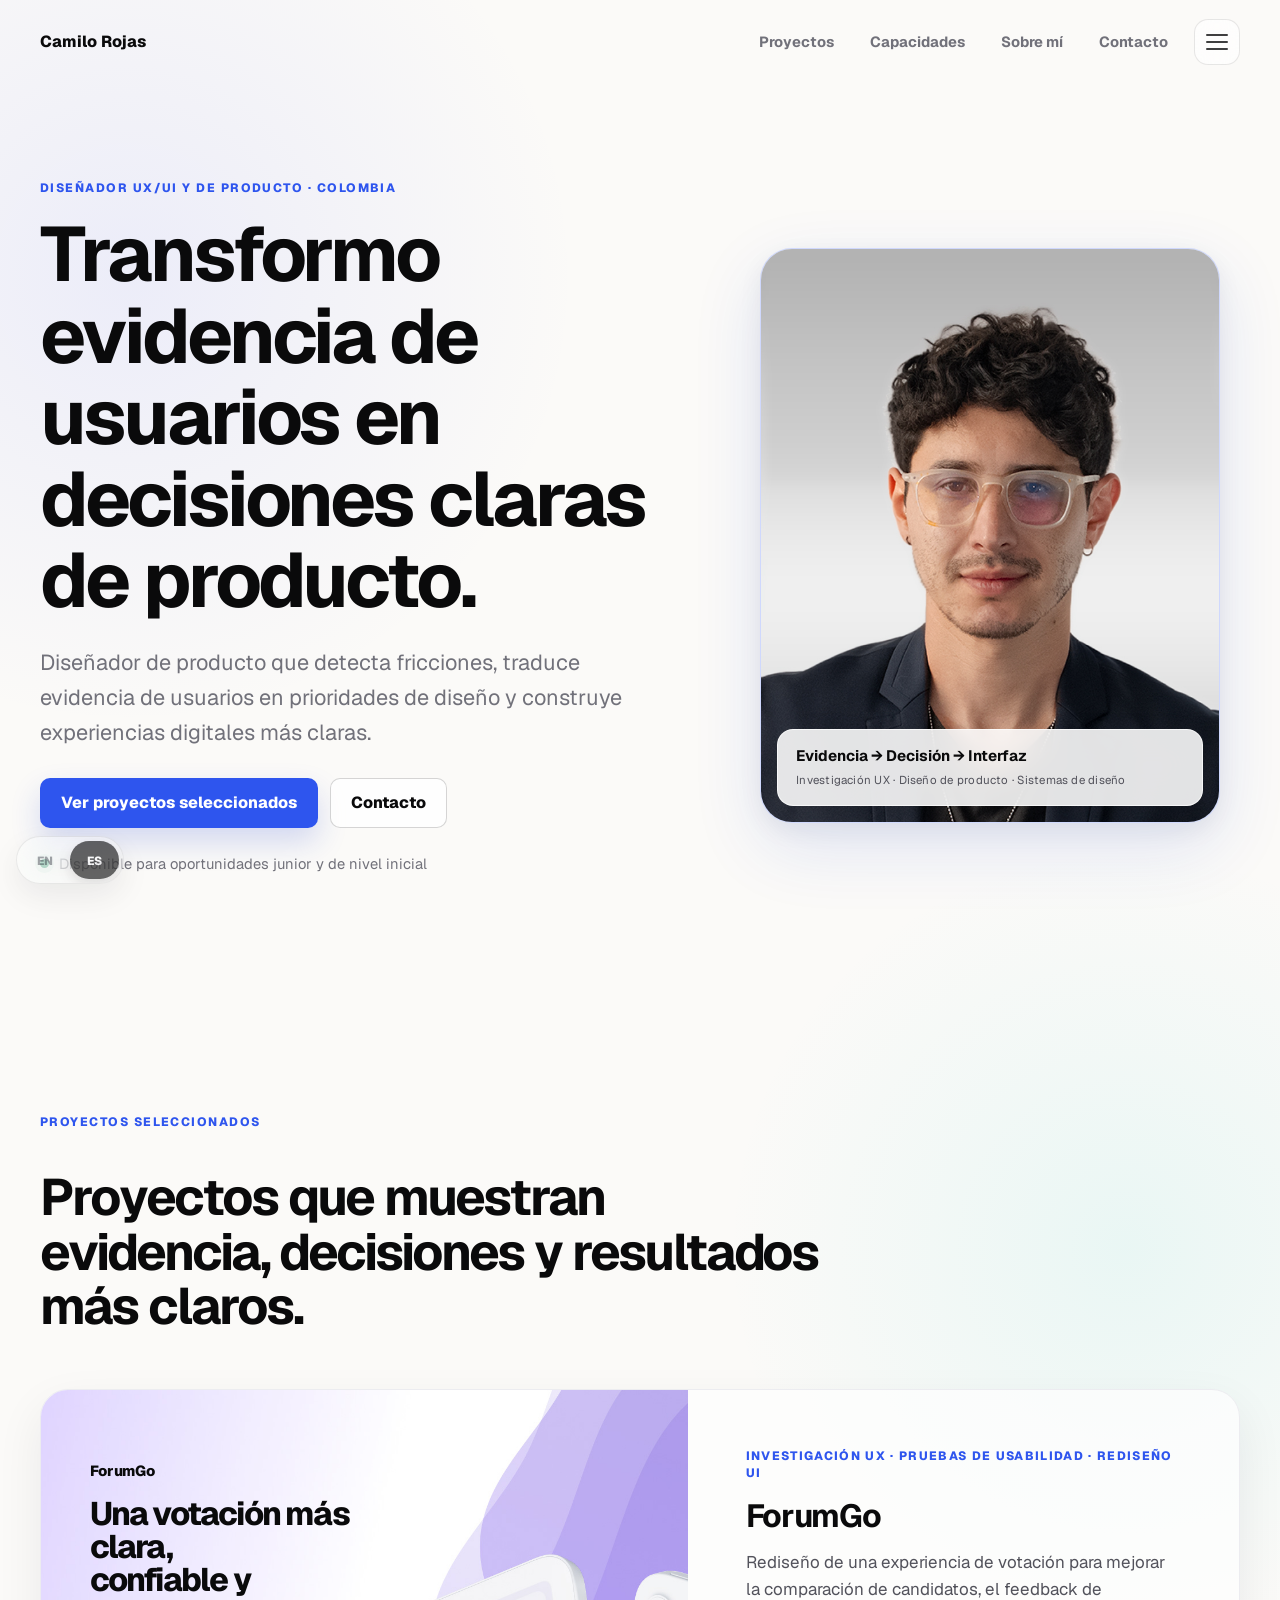
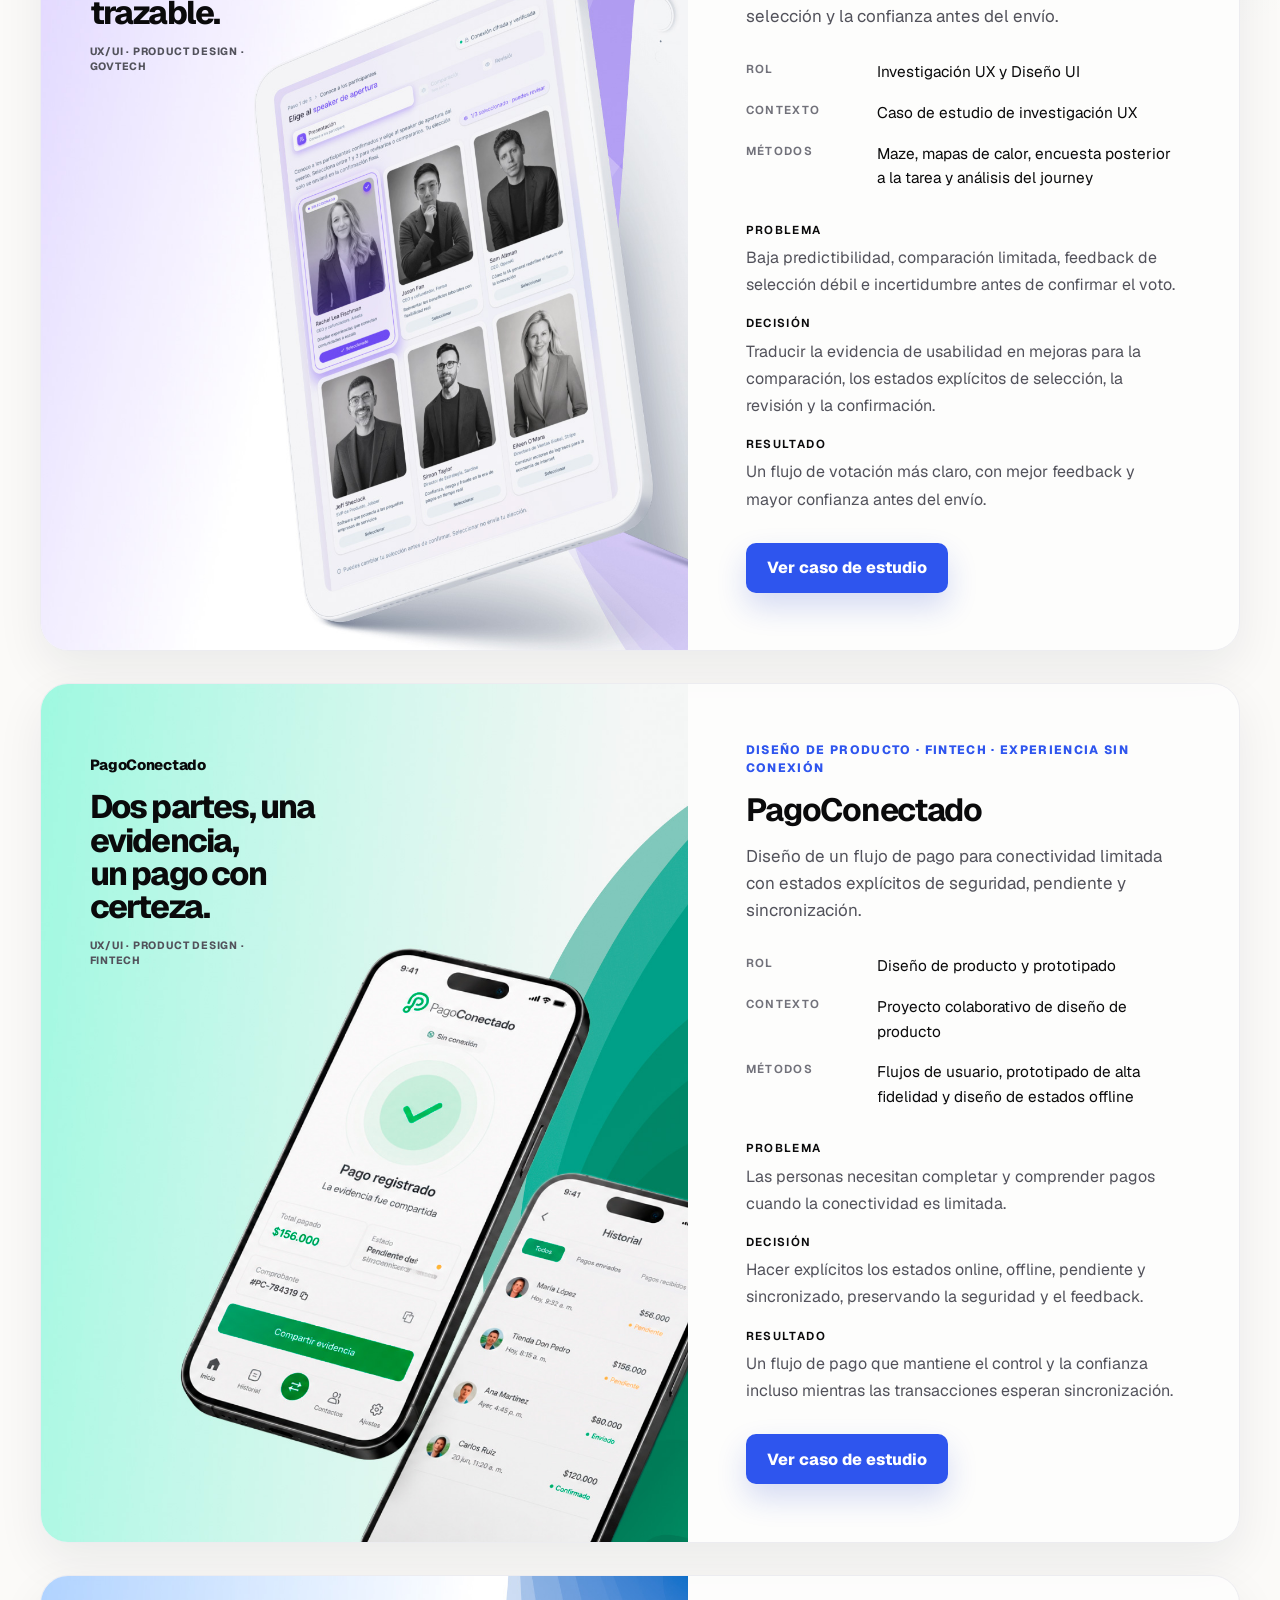
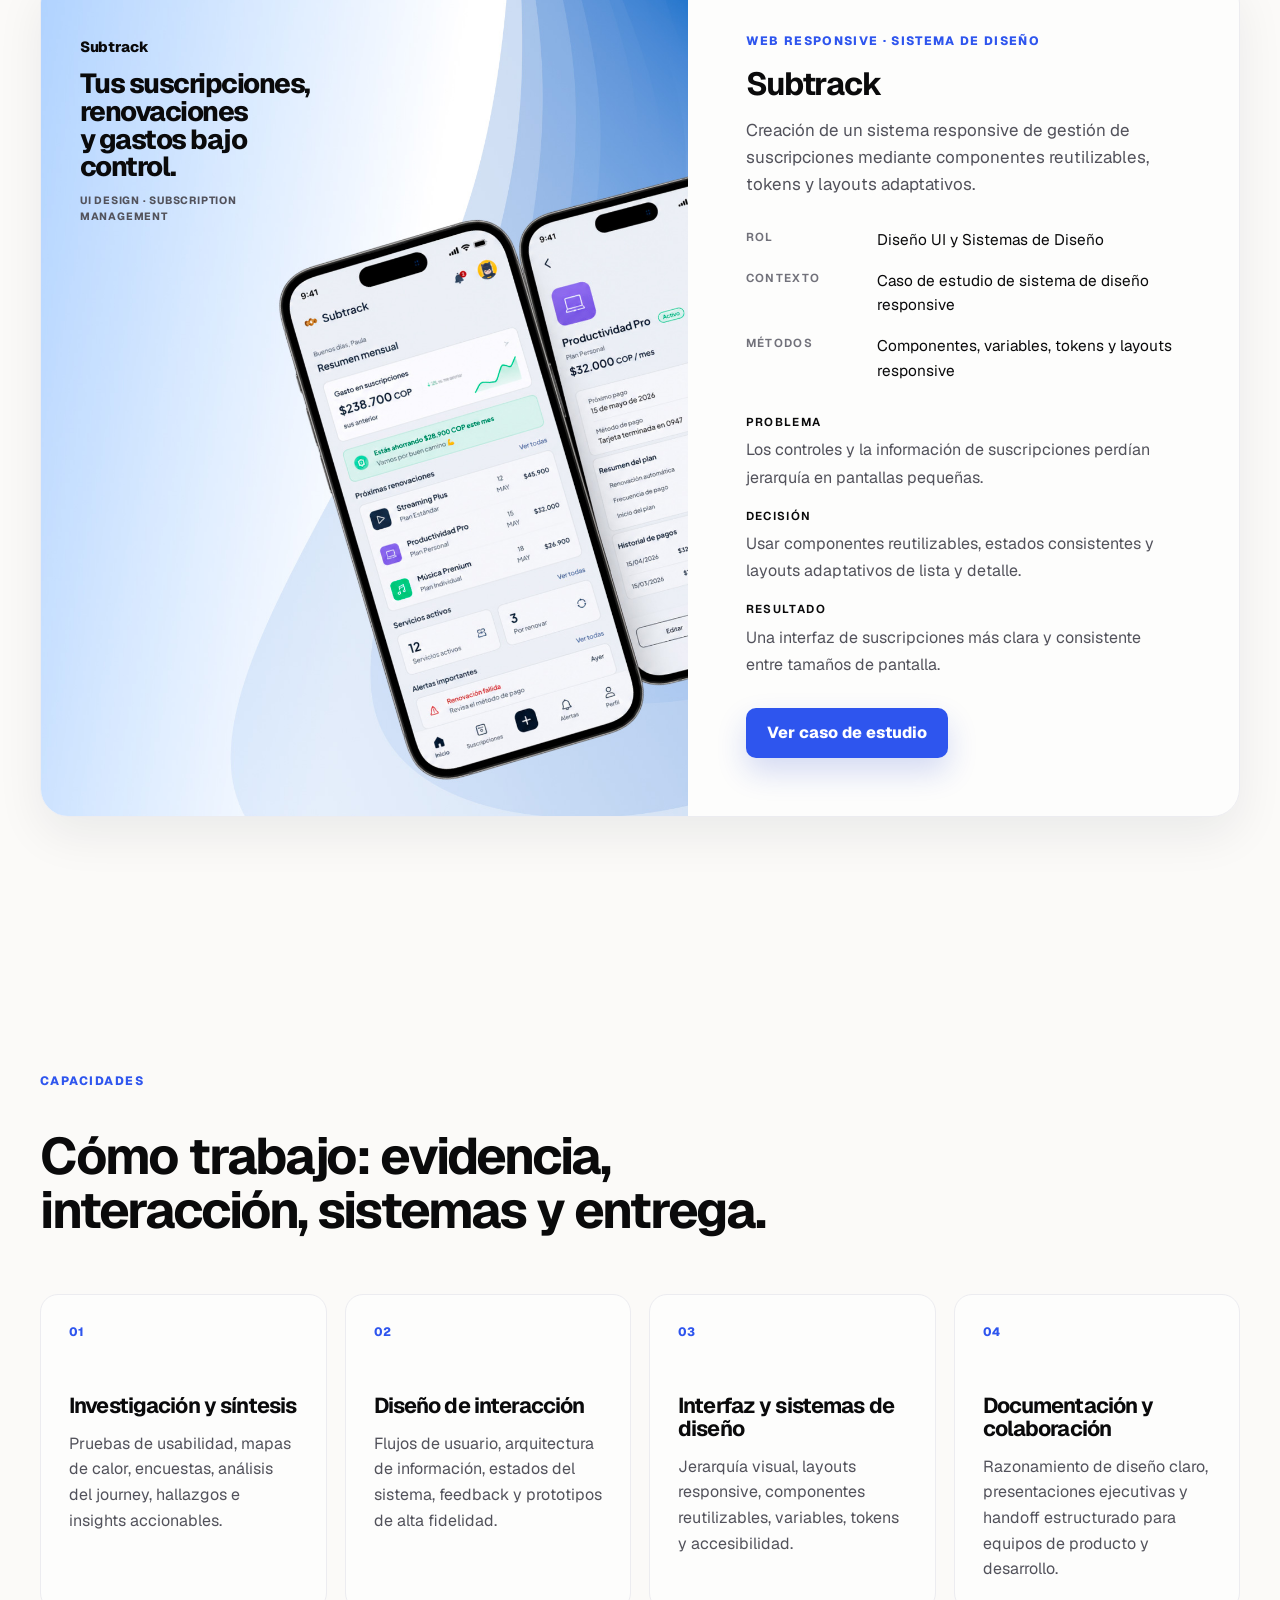
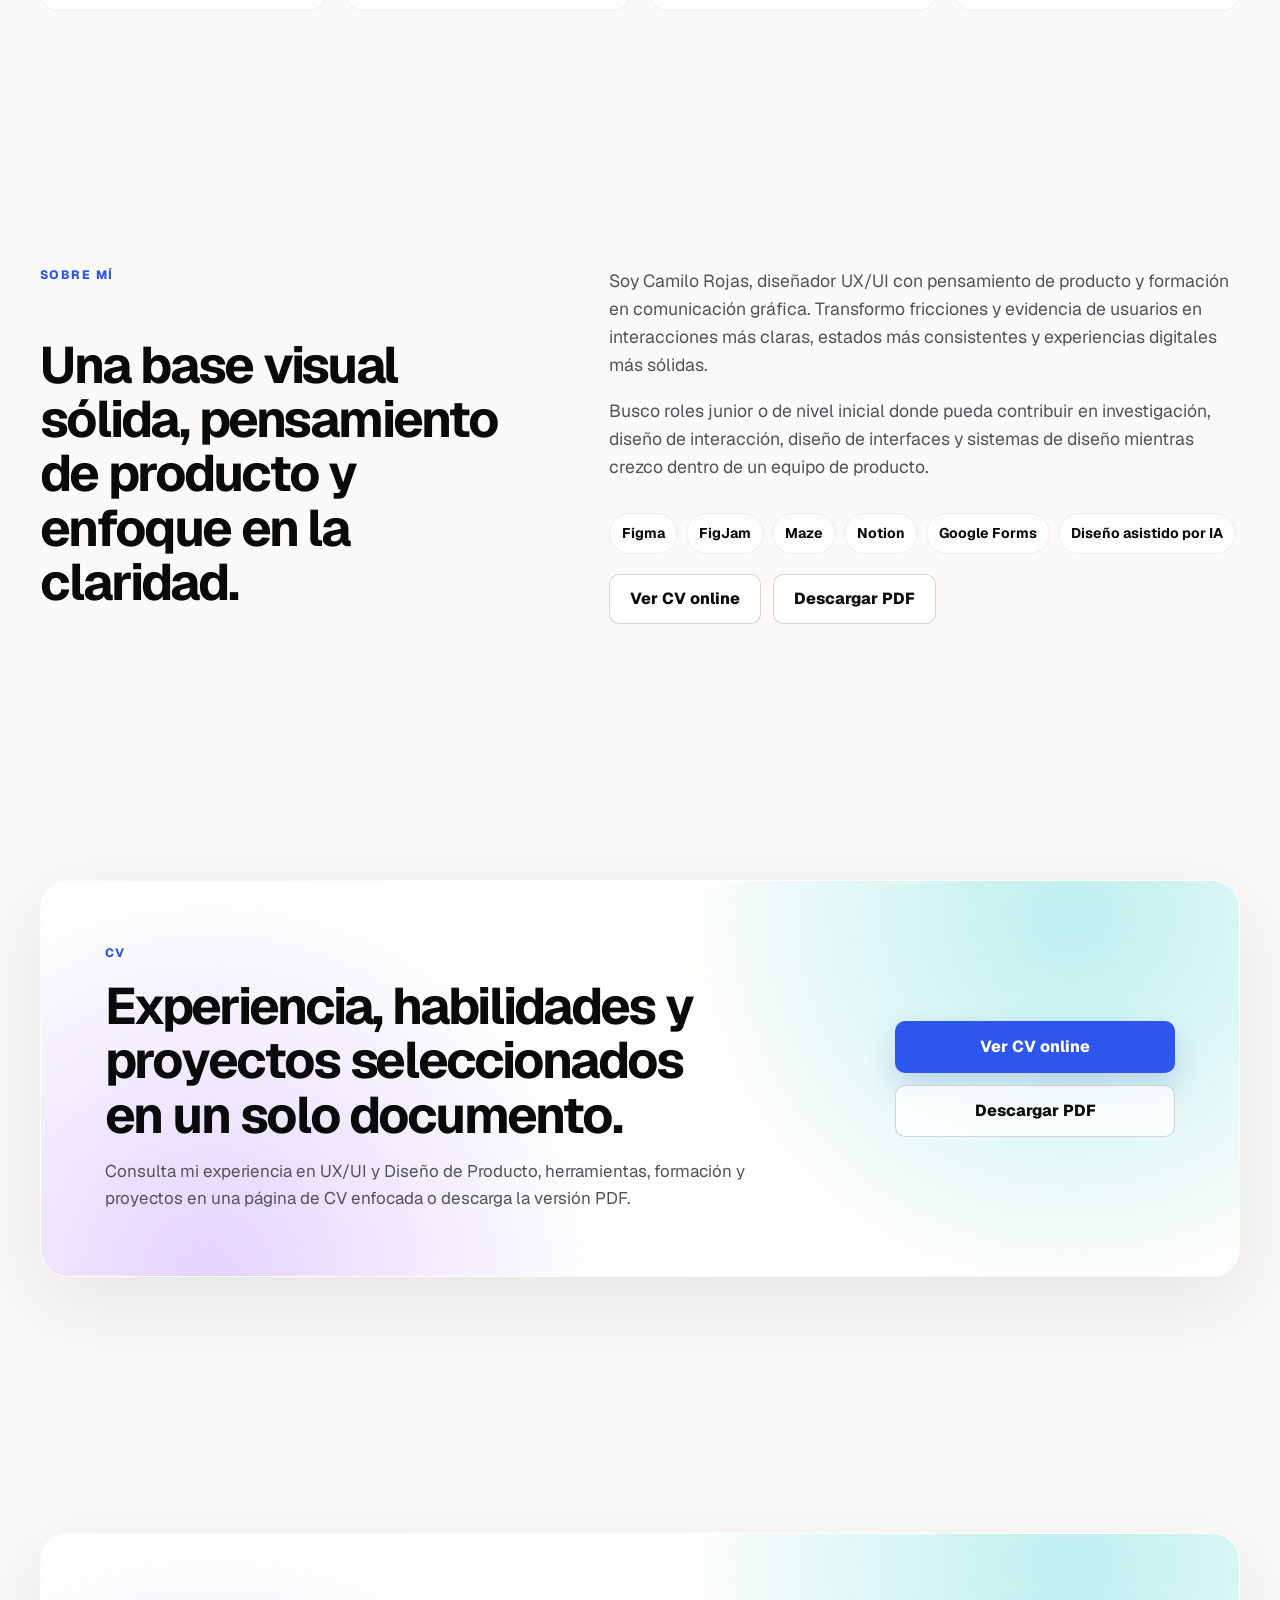
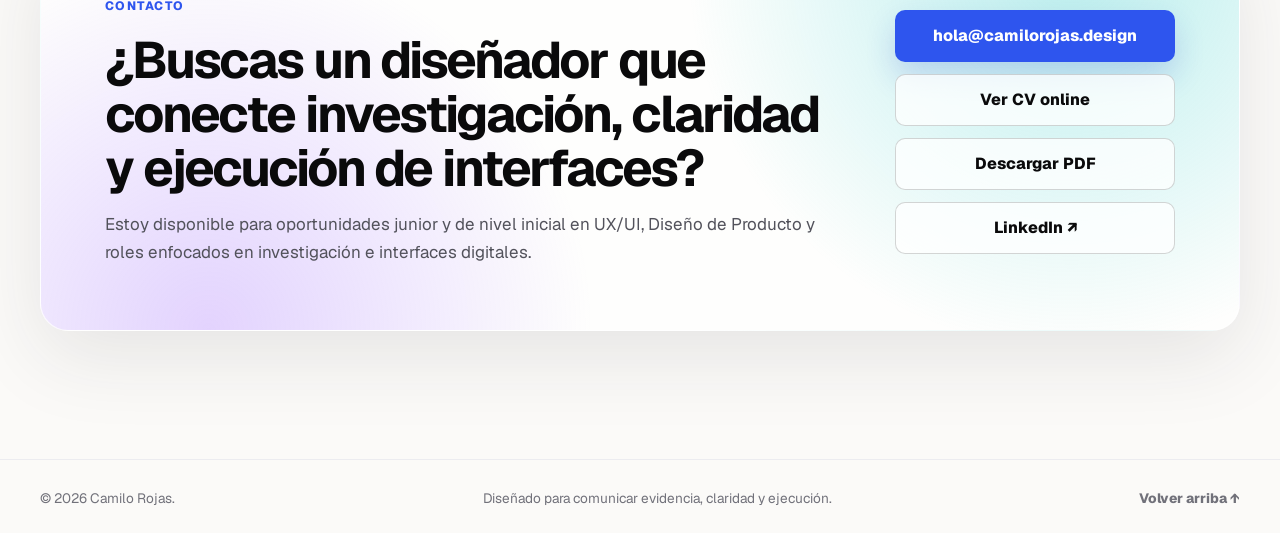
==== commit fb3ff7e0: "feat(pagoconectado): embed interactive prototype Adds the bilingual, lazy-loaded PagoConectado proto" ====
--- a/es/index.html
+++ b/es/index.html
@@ -197,7 +197,7 @@
 <p>Estoy disponible para oportunidades junior y de nivel inicial en UX/UI, Diseño de Producto y roles enfocados en investigación e interfaces digitales.</p>
 </div>
 <div class="contact-actions">
-<a class="btn primary" href="mailto:hello@camilorojas.design">hello@camilorojas.design</a>
+<a class="btn primary" href="mailto:hola@camilorojas.design">hola@camilorojas.design</a>
 <a class="btn secondary" href="/es/cv.html">Ver CV online</a>
 <a class="btn secondary" download="Camilo_Rojas_CV_UXUI_Product_ES.pdf" href="/assets/documents/Camilo_Rojas_CV_UXUI_Product_ES.pdf">Descargar PDF</a>
 <a class="btn secondary" href="https://www.linkedin.com/in/camilorojasduque" rel="noreferrer" target="_blank">LinkedIn ↗</a>
@@ -213,4 +213,4 @@
 </div>
 </footer>
 </body>
-</html>+</html>
